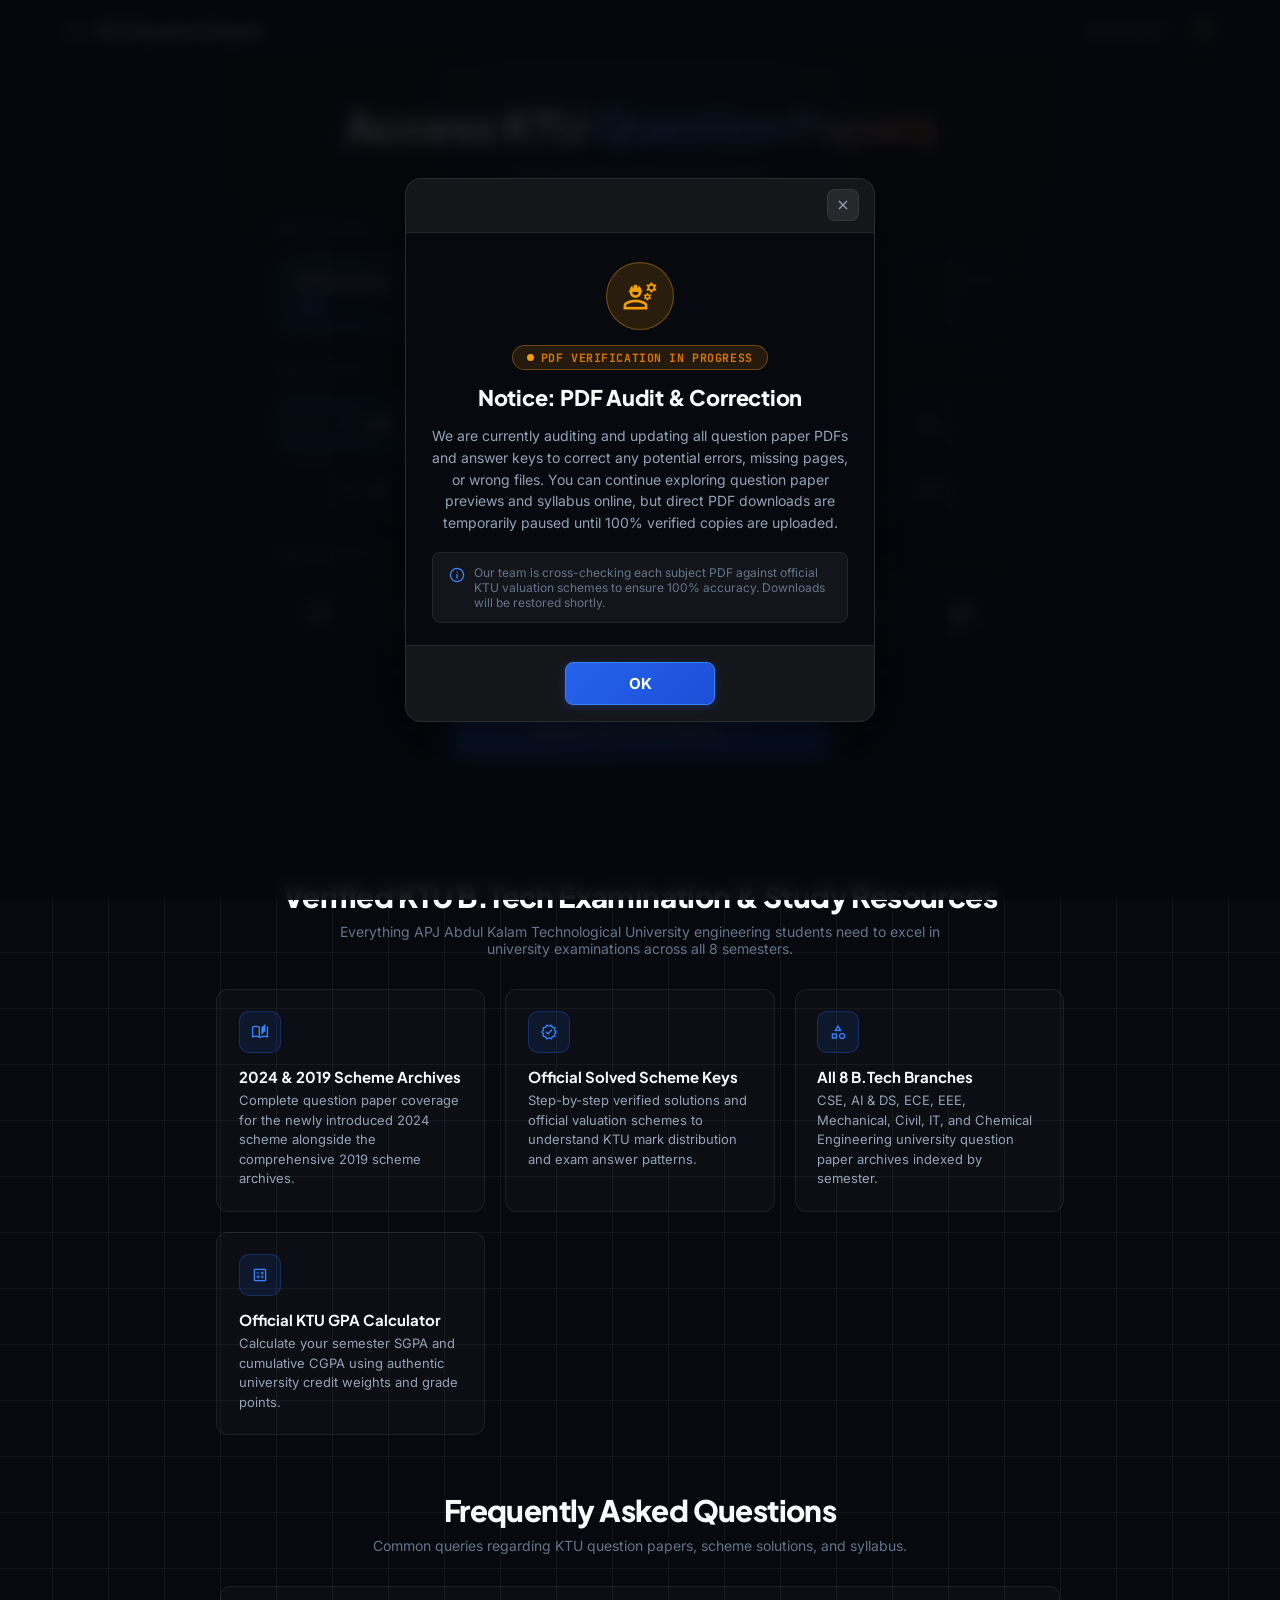
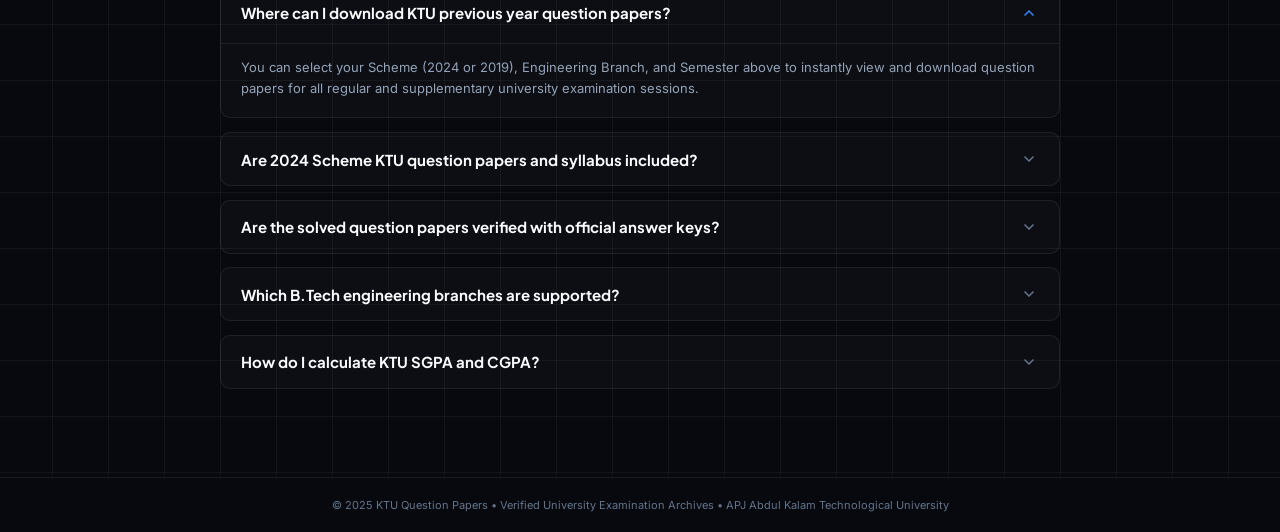
==== index.html @ 93c9b595 "Add complete KTU Question Papers website codebase" ====
<!DOCTYPE html>
<html lang="en" class="dark">
<head>
  <meta charset="UTF-8" />
  <meta name="viewport" content="width=device-width, initial-scale=1.0, maximum-scale=1.0, user-scalable=no" />
  <title>KTU Question Papers PDF (2024 & 2019 Scheme) — APJ Abdul Kalam Technological University</title>
  <meta name="description" content="Download KTU previous year question papers (PYQs), solved question paper keys, and model questions for APJ Abdul Kalam Technological University B.Tech students (2024 & 2019 scheme, S1-S8, CSE, ECE, EEE, ME, CE, AI & DS, IT)." />
  <meta name="keywords" content="KTU question papers, KTU previous year question papers, KTU PYQs, KTU 2024 scheme question papers, KTU 2019 scheme, KTU solved question papers, KTU answer key, KTU BTech papers, KTU S1 S2 S3 S4 S5 S6 S7 S8, KTU CSE question papers, APJ Abdul Kalam Technological University question bank" />
  <meta name="robots" content="index, follow, max-snippet:-1, max-image-preview:large, max-video-preview:-1" />
  <meta name="googlebot" content="index, follow, max-snippet:-1, max-image-preview:large, max-video-preview:-1" />
  <meta name="author" content="KTU Question Papers Portal" />
  <meta name="theme-color" content="#07090e" />
  
  <!-- Canonical URL -->
  <link rel="canonical" href="./" />

  <!-- Security Headers & Directives -->
  <meta http-equiv="X-Content-Type-Options" content="nosniff" />
  <meta name="referrer" content="strict-origin-when-cross-origin" />

  <!-- Open Graph / Facebook / WhatsApp (Social Search Signals) -->
  <meta property="og:type" content="website" />
  <meta property="og:site_name" content="KTU Question Papers Portal" />
  <meta property="og:title" content="KTU Question Papers PDF (2024 & 2019 Scheme)" />
  <meta property="og:description" content="Download verified KTU previous year question papers (PYQs) and official solved answer keys for S1-S8 B.Tech students." />
  <meta property="og:image" content="logo.png" />

  <!-- Twitter Card -->
  <meta name="twitter:card" content="summary_large_image" />
  <meta name="twitter:title" content="KTU Question Papers PDF (2024 & 2019 Scheme)" />
  <meta name="twitter:description" content="Download verified KTU previous year question papers (PYQs) and official solved answer keys for S1-S8 B.Tech students." />
  <meta name="twitter:image" content="logo.png" />

  <!-- Schema.org JSON-LD Structured Data for Google Rich Snippets -->
  <script type="application/ld+json">
  {
    "@context": "https://schema.org",
    "@graph": [
      {
        "@type": "WebSite",
        "@id": "https://ktunotes.in/#website",
        "url": "https://ktunotes.in/",
        "name": "KTU Question Papers Portal",
        "description": "APJ Abdul Kalam Technological University B.Tech Previous Year Question Papers and Solved Keys Repository",
        "potentialAction": {
          "@type": "SearchAction",
          "target": "https://ktunotes.in/papers.html?search={search_term_string}",
          "query-input": "required name=search_term_string"
        }
      },
      {
        "@type": "EducationalOrganization",
        "@id": "https://ktunotes.in/#organization",
        "name": "APJ Abdul Kalam Technological University B.Tech Question Papers Archive",
        "url": "https://ktunotes.in/",
        "logo": "logo.png",
        "description": "Academic repository providing verified previous year question papers and solved answer keys for KTU B.Tech students."
      },
      {
        "@type": "FAQPage",
        "mainEntity": [
          {
            "@type": "Question",
            "name": "Where can I download KTU previous year question papers?",
            "acceptedAnswer": {
              "@type": "Answer",
              "text": "You can access and download verified KTU previous year question papers (PYQs) for all B.Tech semesters (S1 to S8) and branches directly on this portal for both 2024 and 2019 schemes."
            }
          },
          {
            "@type": "Question",
            "name": "Are 2024 Scheme KTU question papers and syllabus available?",
            "acceptedAnswer": {
              "@type": "Answer",
              "text": "Yes, our portal provides the latest 2024 Scheme curriculum copies, module-wise syllabus, model question papers, and regular examination papers."
            }
          },
          {
            "@type": "Question",
            "name": "Are the KTU solved question paper answer keys verified?",
            "acceptedAnswer": {
              "@type": "Answer",
              "text": "Yes, all solved question papers and scheme answer keys are verified against official KTU valuation schemes and prepared by experienced faculty members."
            }
          },
          {
            "@type": "Question",
            "name": "Which KTU engineering branches are supported?",
            "acceptedAnswer": {
              "@type": "Answer",
              "text": "We support Computer Science & Engineering (CSE), Artificial Intelligence & Data Science (AI & DS), Electronics & Communication (ECE), Electrical & Electronics (EEE), Mechanical Engineering (ME), Civil Engineering (CE), Information Technology (IT), and Chemical Engineering (CHE)."
            }
          },
          {
            "@type": "Question",
            "name": "How does the built-in KTU SGPA and CGPA calculator work?",
            "acceptedAnswer": {
              "@type": "Answer",
              "text": "The portal includes an authentic KTU grade calculator using the official formula SGPA = Σ(Ci × Gi) / ΣCi, allowing students to calculate semester GPA instantly."
            }
          }
        ]
      }
    ]
  }
  </script>
  
  <!-- Favicon -->
  <link rel="icon" type="image/png" href="logo.png" />

  <!-- Google Fonts & Material Symbols -->
  <link rel="preconnect" href="https://fonts.googleapis.com" />
  <link rel="preconnect" href="https://fonts.gstatic.com" crossorigin />
  <link href="https://fonts.googleapis.com/css2?family=Inter:wght@400;500;600;700&family=JetBrains+Mono:wght@400;500;600;700&family=Plus+Jakarta+Sans:wght@600;700;800&display=swap" rel="stylesheet" />
  <link href="https://fonts.googleapis.com/css2?family=Material+Symbols+Outlined:opsz,wght,FILL,GRAD@24,400,0,0" rel="stylesheet" />

  <!-- Architectural Stylesheet with Cache Busting -->
  <link rel="stylesheet" href="css/style.css?v=20261123-6" />

  <!-- Immediate Theme Initializer -->
  <script>
    (function() {
      var t = localStorage.getItem('ktu_theme') || 'dark';
      document.documentElement.classList.add(t);
      if (t === 'light') document.documentElement.classList.remove('dark');
    })();
  </script>
</head>
<body class="tech-grid-bg">

  <!-- Fixed Top Navigation Header -->
  <header class="site-header">
    <div class="nav-wrapper">
      <!-- Brand Logo (Clean, no 2024-25 tag on top) -->
      <a href="index.html" class="brand-link">
        <img src="logo.png" alt="KTU Question Papers — APJ Abdul Kalam Technological University" class="brand-logo-img" onerror="this.onerror=null;this.src='https://lh3.googleusercontent.com/aida/[base64]'" />
        <div class="brand-title">
          <span>KTU Question Papers</span>
        </div>
      </a>

      <!-- Minimalist Navigation Link + Theme Toggle -->
      <nav class="nav-links">
        <a href="papers.html" class="nav-item">
          <span class="material-symbols-outlined" style="font-size: 16px;">article</span>
          <span class="nav-item-text">All Papers</span>
        </a>

        <!-- Light / Dark Theme Switcher -->
        <button class="theme-toggle-btn" id="theme-toggle" type="button" title="Switch theme" aria-label="Toggle Theme">
          <span class="material-symbols-outlined light-icon">light_mode</span>
          <span class="material-symbols-outlined dark-icon">dark_mode</span>
        </button>
      </nav>
    </div>
  </header>

  <!-- Open Spacious Architectural Flow Section -->
  <main class="hero-flow-section">
    <div class="flow-container">
      <div class="flow-header">
        <h1 class="flow-title">
          Access KTU <span>Question Papers</span>
        </h1>
        <p class="flow-subtitle">
          Select Scheme, Branch & Semester
        </p>
      </div>

      <!-- Flow Selectors Wrapper (Spacious & Uncongested) -->
      <div class="flow-selectors-wrapper">
        <!-- 1. Scheme Segmented Switcher (Box 1 & Box 2 Horizontally) -->
        <div class="flow-section-block">
          <div class="flow-label-bar">
            <span class="flow-label-title"><span class="num">01 //</span> Scheme</span>
          </div>
          <div class="scheme-segmented-track" id="scheme-group">
            <button class="scheme-segment-btn active" data-scheme="2024" type="button">
              <div class="scheme-btn-top">
                <span class="name">2024 Scheme</span>
                <span class="material-symbols-outlined scheme-check-icon">check_circle</span>
              </div>
              <span class="brand-badge bg-primary/10 text-primary">New</span>
            </button>
            <button class="scheme-segment-btn" data-scheme="2019" type="button">
              <div class="scheme-btn-top">
                <span class="name">2019 Scheme</span>
              </div>
              <span class="brand-badge bg-surface-container-highest text-on-surface-variant">Previous</span>
            </button>
          </div>
        </div>

        <!-- 2. Engineering Branch (2-Col Mobile / 4-Col Desktop Grid with Breathing Room) -->
        <div class="flow-section-block">
          <div class="flow-label-bar">
            <span class="flow-label-title"><span class="num">02 //</span> Branch</span>
          </div>
          <div class="branch-chips-grid" id="branch-group">
            <!-- Rendered cleanly by app.js -->
          </div>
        </div>

        <!-- 3. Semester Selection (4-Col Mobile / 8-Col Desktop Grid with Proper Sizing) -->
        <div class="flow-section-block">
          <div class="flow-label-bar">
            <span class="flow-label-title"><span class="num">03 //</span> Semester</span>
          </div>
          <div class="sem-matrix-track" id="semester-dial">
            <!-- Rendered cleanly by app.js -->
          </div>
        </div>

        <!-- Action Center -->
        <div class="flow-action-center">
          <button class="btn-launch-glow" id="cta-launch-btn" type="button">
            <span>Explore Question Papers</span>
            <span class="material-symbols-outlined" style="font-size: 18px;">arrow_forward</span>
          </button>
        </div>
      </div>
    </div>
  </main>

  <!-- SEO Knowledge Base & FAQ Section for Google Top Search Ranking -->
  <section class="seo-info-container" id="curriculum-overview">
    <div class="seo-section-header">
      <h2 class="seo-section-title">Verified KTU B.Tech Examination & Study Resources</h2>
      <p class="seo-section-subtitle">
        Everything APJ Abdul Kalam Technological University engineering students need to excel in university examinations across all 8 semesters.
      </p>
    </div>

    <div class="seo-features-grid">
      <div class="seo-feature-card">
        <div class="seo-feature-icon">
          <span class="material-symbols-outlined">auto_stories</span>
        </div>
        <h3 class="seo-feature-title">2024 & 2019 Scheme Archives</h3>
        <p class="seo-feature-desc">
          Complete question paper coverage for the newly introduced 2024 scheme alongside the comprehensive 2019 scheme archives.
        </p>
      </div>

      <div class="seo-feature-card">
        <div class="seo-feature-icon">
          <span class="material-symbols-outlined">verified</span>
        </div>
        <h3 class="seo-feature-title">Official Solved Scheme Keys</h3>
        <p class="seo-feature-desc">
          Step-by-step verified solutions and official valuation schemes to understand KTU mark distribution and exam answer patterns.
        </p>
      </div>

      <div class="seo-feature-card">
        <div class="seo-feature-icon">
          <span class="material-symbols-outlined">category</span>
        </div>
        <h3 class="seo-feature-title">All 8 B.Tech Branches</h3>
        <p class="seo-feature-desc">
          CSE, AI & DS, ECE, EEE, Mechanical, Civil, IT, and Chemical Engineering university question paper archives indexed by semester.
        </p>
      </div>

      <div class="seo-feature-card">
        <div class="seo-feature-icon">
          <span class="material-symbols-outlined">calculate</span>
        </div>
        <h3 class="seo-feature-title">Official KTU GPA Calculator</h3>
        <p class="seo-feature-desc">
          Calculate your semester SGPA and cumulative CGPA using authentic university credit weights and grade points.
        </p>
      </div>
    </div>

    <!-- Frequently Asked Questions (Google FAQ Rich Snippets) -->
    <div class="seo-section-header">
      <h2 class="seo-section-title">Frequently Asked Questions</h2>
      <p class="seo-section-subtitle">Common queries regarding KTU question papers, scheme solutions, and syllabus.</p>
    </div>

    <div class="seo-faq-grid">
      <details class="seo-faq-item" open>
        <summary class="seo-faq-question">
          <span>Where can I download KTU previous year question papers?</span>
          <span class="material-symbols-outlined seo-faq-icon">expand_more</span>
        </summary>
        <div class="seo-faq-answer">
          You can select your Scheme (2024 or 2019), Engineering Branch, and Semester above to instantly view and download question papers for all regular and supplementary university examination sessions.
        </div>
      </details>

      <details class="seo-faq-item">
        <summary class="seo-faq-question">
          <span>Are 2024 Scheme KTU question papers and syllabus included?</span>
          <span class="material-symbols-outlined seo-faq-icon">expand_more</span>
        </summary>
        <div class="seo-faq-answer">
          Yes! We actively maintain and index the latest 2024 Scheme curriculum copies, module-wise syllabus, model question papers, and semester exam papers as released by APJ Abdul Kalam Technological University.
        </div>
      </details>

      <details class="seo-faq-item">
        <summary class="seo-faq-question">
          <span>Are the solved question papers verified with official answer keys?</span>
          <span class="material-symbols-outlined seo-faq-icon">expand_more</span>
        </summary>
        <div class="seo-faq-answer">
          All solved question papers and scheme answer keys featured on the portal are verified against official KTU valuation schemes and prepared by experienced engineering faculty members.
        </div>
      </details>

      <details class="seo-faq-item">
        <summary class="seo-faq-question">
          <span>Which B.Tech engineering branches are supported?</span>
          <span class="material-symbols-outlined seo-faq-icon">expand_more</span>
        </summary>
        <div class="seo-faq-answer">
          We provide comprehensive previous year question papers and official scheme solutions for Computer Science & Engineering (CSE), Artificial Intelligence & Data Science (AI & DS), Electronics & Communication (ECE), Electrical & Electronics (EEE), Mechanical Engineering (ME), Civil Engineering (CE), Information Technology (IT), and Chemical Engineering (CHE).
        </div>
      </details>

      <details class="seo-faq-item">
        <summary class="seo-faq-question">
          <span>How do I calculate KTU SGPA and CGPA?</span>
          <span class="material-symbols-outlined seo-faq-icon">expand_more</span>
        </summary>
        <div class="seo-faq-answer">
          You can use the built-in GPA calculator accessible via the "All Papers" page or keyboard shortcut (Ctrl+K). It implements the official KTU formula: <strong>SGPA = Σ(Ci × Gi) / ΣCi</strong>, where Ci represents course credits and Gi represents grade points.
        </div>
      </details>
    </div>
  </section>

  <!-- Toast Container -->
  <div class="toast-container" id="toast-container"></div>

  <!-- Site Footer (Minimalist & Clean) -->
  <footer class="site-footer">
    <div class="footer-content" style="justify-content: center; text-align: center;">
      <span>© 2025 KTU Question Papers • Verified University Examination Archives • APJ Abdul Kalam Technological University</span>
    </div>
  </footer>

  <!-- Scripts with Cache-Busting Parameters -->
  <script src="js/data.js?v=20261123-7"></script>
  <script src="js/app.js?v=20261123-7"></script>
  <script>
    document.addEventListener('DOMContentLoaded', () => {
      const launchBtn = document.getElementById('cta-launch-btn');
      if (launchBtn) {
        launchBtn.addEventListener('click', () => {
          const app = window.ktuApp;
          if (app) {
            window.location.href = `papers.html?scheme=${app.state.scheme}&branch=${app.state.branch}&sem=${app.state.sem}`;
          } else {
            window.location.href = 'papers.html';
          }
        });
      }
    });
  </script>
</body>
</html>
---- css/style.css ----
/* ==========================================================================
   Architectural Open-Grid Design System (ChainGPT Labs Inspired)
   KTU Question Papers & Notes Portal
   No Clunky Boxes • Seamless Architectural Grid • Ultra-Clean UX • 60fps
   ========================================================================== */

@import url('https://fonts.googleapis.com/css2?family=Inter:wght@400;500;600;700&family=JetBrains+Mono:wght@400;500;600;700&family=Plus+Jakarta+Sans:wght@600;700;800&display=swap');
@import url('https://fonts.googleapis.com/css2?family=Material+Symbols+Outlined:opsz,wght,FILL,GRAD@24,400,0,0');

.material-symbols-outlined {
  font-family: 'Material Symbols Outlined' !important;
  font-weight: normal;
  font-style: normal;
  font-size: 18px;
  line-height: 1;
  letter-spacing: normal;
  text-transform: none;
  display: inline-block;
  white-space: nowrap;
  word-wrap: normal;
  direction: ltr;
  -webkit-font-feature-settings: 'liga';
  -webkit-font-smoothing: antialiased;
  vertical-align: middle;
  user-select: none;
}

:root, html.dark {
  --bg-ground: #07090e;
  --surface-low: rgba(255, 255, 255, 0.025);
  --surface-container: rgba(255, 255, 255, 0.05);
  --surface-high: rgba(255, 255, 255, 0.08);
  --surface-highest: rgba(255, 255, 255, 0.12);
  
  --on-surface: #f8fafc;
  --on-surface-variant: #94a3b8;
  --on-surface-muted: #64748b;
  
  --grid-line-color: rgba(255, 255, 255, 0.045);
  --border-subtle: rgba(255, 255, 255, 0.07);
  --border-strong: rgba(255, 255, 255, 0.14);

  --primary: #3b82f6;
  --primary-light: #60a5fa;
  --primary-container: #2563eb;
  --primary-glow: rgba(37, 99, 235, 0.4);

  --accent-orange: #ff6b00;
  --accent-orange-bg: rgba(255, 107, 0, 0.1);
  --accent-orange-border: rgba(255, 107, 0, 0.3);

  --secondary-amber: #f59e0b;
  --tertiary-teal: #10b981;
  --error-crimson: #ef4444;

  --font-headline: 'Plus Jakarta Sans', system-ui, sans-serif;
  --font-body: 'Inter', system-ui, sans-serif;
  --font-mono: 'JetBrains Mono', monospace;

  --nav-height: 60px;
}

html.light {
  --bg-ground: #f8fafc;
  --surface-low: #ffffff;
  --surface-container: #f1f5f9;
  --surface-high: #e2e8f0;
  --surface-highest: #cbd5e1;
  
  --on-surface: #0f172a;
  --on-surface-variant: #334155;
  --on-surface-muted: #64748b;
  
  --grid-line-color: rgba(15, 23, 42, 0.05);
  --border-subtle: rgba(15, 23, 42, 0.09);
  --border-strong: rgba(15, 23, 42, 0.18);

  --primary: #2563eb;
  --primary-light: #1d4ed8;
  --primary-container: #2563eb;
  --primary-glow: rgba(37, 99, 235, 0.2);

  --accent-orange: #ea580c;
  --accent-orange-bg: rgba(234, 88, 12, 0.08);
  --accent-orange-border: rgba(234, 88, 12, 0.25);

  --secondary-amber: #d97706;
  --tertiary-teal: #059669;
  --error-crimson: #dc2626;
}

/* ==========================================================================
   Light Theme (White Mode) Component Tweaks & High-Contrast Typography
   ========================================================================== */
html.light .site-header {
  background-color: rgba(255, 255, 255, 0.92);
  border-bottom: 1px solid rgba(15, 23, 42, 0.08);
}

html.light .tech-grid-bg::before {
  background: radial-gradient(circle at 50% 20%, rgba(37, 99, 235, 0.07) 0%, rgba(234, 88, 12, 0.03) 35%, transparent 65%);
}

html.light .flow-title span {
  background: linear-gradient(135deg, #2563eb 0%, #1d4ed8 45%, #ea580c 100%);
  -webkit-background-clip: text;
  -webkit-text-fill-color: transparent;
}

html.light .flow-label-title {
  color: #475569;
}

html.light .flow-label-title span.num {
  color: #2563eb;
}

/* 1. Scheme Selector in Light Mode */
html.light .scheme-segment-btn {
  background-color: #ffffff;
  border: 1px solid rgba(15, 23, 42, 0.12);
  color: #334155;
  box-shadow: 0 1px 3px rgba(15, 23, 42, 0.05);
}

html.light .scheme-segment-btn .name {
  color: #0f172a;
}

html.light .scheme-segment-btn:hover:not(.active) {
  background-color: #f8fafc;
  border-color: #cbd5e1;
}

html.light .scheme-segment-btn.active {
  background-color: #eff6ff !important;
  border-color: #2563eb !important;
  box-shadow: 0 0 0 1.5px #2563eb, 0 4px 16px rgba(37, 99, 235, 0.16) !important;
}

html.light .scheme-segment-btn.active .name {
  color: #1e3a8a !important;
  font-weight: 800;
}

html.light .scheme-segment-btn.active .scheme-check-icon {
  color: #2563eb !important;
}

/* 2. Branch Selector in Light Mode */
html.light .branch-chip-btn {
  background-color: #ffffff;
  border: 1px solid rgba(15, 23, 42, 0.12);
  box-shadow: 0 1px 3px rgba(15, 23, 42, 0.05);
}

html.light .branch-chip-btn .branch-code-text {
  color: #1e293b;
  font-weight: 700;
}

html.light .branch-chip-btn .branch-icon {
  color: #64748b;
}

html.light .branch-chip-btn:hover:not(.active) {
  background-color: #f8fafc;
  border-color: #cbd5e1;
}

html.light .branch-chip-btn.active {
  background-color: #eff6ff !important;
  border-color: #2563eb !important;
  box-shadow: 0 0 0 1.5px #2563eb, 0 4px 14px rgba(37, 99, 235, 0.16) !important;
}

html.light .branch-chip-btn.active .branch-icon {
  color: #2563eb !important;
}

html.light .branch-chip-btn.active .branch-code-text {
  color: #1e3a8a !important;
  font-weight: 800;
}

/* 3. Semester Selector on index.html in Light Mode */
html.light .sem-segment-btn {
  background-color: #ffffff;
  border: 1px solid rgba(15, 23, 42, 0.12);
  box-shadow: 0 1px 3px rgba(15, 23, 42, 0.05);
}

html.light .sem-segment-btn .sem-num {
  color: #0f172a;
}

html.light .sem-segment-btn .year-sub {
  color: #64748b;
}

html.light .sem-segment-btn:hover:not(.active) {
  background-color: #f8fafc;
  border-color: #cbd5e1;
}

html.light .sem-segment-btn.active {
  background: linear-gradient(135deg, #2563eb 0%, #1d4ed8 100%) !important;
  border-color: #1d4ed8 !important;
  box-shadow: 0 4px 16px rgba(37, 99, 235, 0.35) !important;
}

html.light .sem-segment-btn.active .sem-num {
  color: #ffffff !important;
}

html.light .sem-segment-btn.active .year-sub {
  color: rgba(255, 255, 255, 0.9) !important;
}

/* 4. Semester Pills on papers.html */
html.light .sem-pill {
  background: #f1f5f9;
  border: 1px solid rgba(15, 23, 42, 0.1);
  color: #334155;
}

html.light .sem-pill:hover:not(.active) {
  background: #e2e8f0;
  border-color: #cbd5e1;
  color: #0f172a;
}

html.light .sem-pill.active {
  background: linear-gradient(135deg, #2563eb, #1d4ed8) !important;
  border-color: #1d4ed8 !important;
  color: #ffffff !important;
  box-shadow: 0 4px 14px rgba(37, 99, 235, 0.35) !important;
}

/* 5. Repository Panels, Cards, and Badges in Light Mode */
html.light .repo-clean-panel {
  background-color: #ffffff;
  border: 1px solid rgba(15, 23, 42, 0.09);
  box-shadow: 0 4px 20px rgba(15, 23, 42, 0.05);
}

html.light .subject-card {
  background-color: #ffffff;
  border: 1px solid rgba(15, 23, 42, 0.09);
  box-shadow: 0 2px 12px rgba(15, 23, 42, 0.04);
}

html.light .subject-card:hover {
  border-color: rgba(37, 99, 235, 0.3);
  box-shadow: 0 8px 30px rgba(15, 23, 42, 0.08);
}

html.light .subject-header {
  background-color: #f8fafc;
  border-bottom: 1px solid rgba(15, 23, 42, 0.08);
}

html.light .subject-code-tag {
  background: #eff6ff;
  border: 1px solid #bfdbfe;
  color: #1d4ed8;
}

html.light .pyq-item-card {
  background-color: #ffffff;
  border: 1px solid rgba(15, 23, 42, 0.09);
  box-shadow: 0 1px 4px rgba(15, 23, 42, 0.04);
}

html.light .pyq-item-card:hover {
  background-color: #f8fafc;
  border-color: rgba(37, 99, 235, 0.35);
  box-shadow: 0 6px 20px rgba(15, 23, 42, 0.08);
}

/* Dropdowns & Inputs */
html.light .repo-dropdown,
html.light .repo-search-field,
html.light .gpa-input,
html.light .gpa-select {
  background-color: #ffffff;
  border: 1px solid rgba(15, 23, 42, 0.15);
  color: #0f172a;
}

html.light .repo-search-field:focus,
html.light .repo-dropdown:focus {
  background-color: #ffffff;
  border-color: #2563eb;
}

html.light select option {
  background-color: #ffffff;
  color: #0f172a;
}

/* Badges & Meta Tags in Light Mode */
html.light .tag-pill {
  background: #f1f5f9;
  border: 1px solid rgba(15, 23, 42, 0.12);
  color: #334155;
}

html.light .tag-pill.scheme-tag {
  background: #eff6ff;
  border-color: #bfdbfe;
  color: #1d4ed8;
  font-weight: 700;
}

html.light .tag-pill.branch-tag {
  background: #f1f5f9;
  border-color: #cbd5e1;
  color: #334155;
  font-weight: 700;
}

html.light .tag-pill.count-tag {
  background: #ecfdf5;
  border-color: #a7f3d0;
  color: #047857;
  font-weight: 700;
}

html.light .tag-pill.notes-pill {
  background: #fffbeb;
  border-color: #fde68a;
  color: #b45309;
  font-weight: 700;
}

/* Brand badges (New, Previous, Solved, etc.) */
html.light .brand-badge {
  background-color: #fff7ed;
  color: #c2410c;
  border: 1px solid #fed7aa;
}

html.dark .brand-badge[class*="bg-primary"],
.brand-badge[class*="bg-primary"] {
  background-color: rgba(37, 99, 235, 0.2) !important;
  color: #60a5fa !important;
  border: 1px solid rgba(59, 130, 246, 0.35) !important;
}

html.light .brand-badge[class*="bg-primary"] {
  background-color: #eff6ff !important;
  color: #1d4ed8 !important;
  border: 1px solid #bfdbfe !important;
}

html.dark .brand-badge[class*="surface-container"],
.brand-badge[class*="surface-container"] {
  background-color: rgba(255, 255, 255, 0.08) !important;
  color: #94a3b8 !important;
  border: 1px solid rgba(255, 255, 255, 0.15) !important;
}

html.light .brand-badge[class*="surface-container"] {
  background-color: #f1f5f9 !important;
  color: #475569 !important;
  border: 1px solid #cbd5e1 !important;
}

/* Modals & Toasts */
html.light .modal-container {
  background-color: #ffffff;
  border: 1px solid rgba(15, 23, 42, 0.12);
  box-shadow: 0 20px 48px rgba(15, 23, 42, 0.2);
}

html.light .modal-header,
html.light .modal-footer {
  background-color: #f8fafc;
  border-color: rgba(15, 23, 42, 0.08);
}

html.light .search-result-item:hover {
  background-color: #f1f5f9;
}

html.light .toast {
  background-color: #ffffff;
  border: 1px solid rgba(15, 23, 42, 0.12);
  border-left: 3px solid #2563eb;
  box-shadow: 0 8px 24px rgba(15, 23, 42, 0.12);
  color: #0f172a;
}

/* Theme Toggle Button */
.theme-toggle-btn {
  background: var(--surface-container);
  border: 1px solid var(--border-subtle);
  border-radius: 8px;
  width: 34px;
  height: 34px;
  display: inline-flex;
  align-items: center;
  justify-content: center;
  cursor: pointer;
  color: var(--on-surface);
  transition: all 0.2s cubic-bezier(0.16, 1, 0.3, 1);
  padding: 0;
  flex-shrink: 0;
}

.theme-toggle-btn:hover {
  background: var(--surface-high);
  border-color: var(--border-strong);
  transform: translateY(-1px);
}

html.dark .theme-toggle-btn .dark-icon {
  display: none;
}
html.dark .theme-toggle-btn .light-icon {
  display: inline-block;
  color: #fde047;
}

html.light .theme-toggle-btn .light-icon {
  display: none;
}
html.light .theme-toggle-btn .dark-icon {
  display: inline-block;
  color: #0f172a;
}

*, *::before, *::after {
  box-sizing: border-box;
  margin: 0;
  padding: 0;
}

html {
  font-family: var(--font-body);
  background-color: var(--bg-ground);
  color: var(--on-surface);
  scroll-behavior: smooth;
  -webkit-font-smoothing: antialiased;
}

body {
  min-height: 100vh;
  display: flex;
  flex-direction: column;
  background-color: var(--bg-ground);
  overflow-x: hidden;
}

/* ==========================================================================
   Architectural Background Grid (ChainGPT Labs Style)
   ========================================================================== */
.tech-grid-bg {
  background-color: var(--bg-ground);
  background-image: 
    linear-gradient(to right, var(--grid-line-color) 1px, transparent 1px),
    linear-gradient(to bottom, var(--grid-line-color) 1px, transparent 1px);
  background-size: 56px 56px;
  background-position: center top;
  position: relative;
}

/* Atmospheric Glow */
.tech-grid-bg::before {
  content: '';
  position: absolute;
  top: 0;
  left: 50%;
  transform: translateX(-50%);
  width: min(100vw, 1000px);
  height: 520px;
  background: radial-gradient(circle at 50% 20%, rgba(37, 99, 235, 0.15) 0%, rgba(255, 107, 0, 0.05) 35%, transparent 65%);
  pointer-events: none;
  z-index: 0;
}

/* ==========================================================================
   Header Navigation
   ========================================================================== */
.site-header {
  position: fixed;
  top: 0;
  left: 0;
  right: 0;
  height: var(--nav-height);
  background-color: rgba(7, 9, 14, 0.85);
  backdrop-filter: blur(16px);
  -webkit-backdrop-filter: blur(16px);
  border-bottom: 1px solid var(--border-subtle);
  z-index: 100;
}

.nav-wrapper {
  height: 100%;
  max-width: 1200px;
  margin: 0 auto;
  padding: 0 1.25rem;
  display: flex;
  align-items: center;
  justify-content: space-between;
  gap: 1rem;
}

.brand-link {
  display: flex;
  align-items: center;
  gap: 0.6rem;
  text-decoration: none;
  color: var(--on-surface);
}

.brand-logo-img {
  height: 26px;
  width: auto;
  border-radius: 4px;
}

.brand-title {
  font-family: var(--font-headline);
  font-size: 1.0625rem;
  font-weight: 700;
  letter-spacing: -0.01em;
  display: flex;
  align-items: center;
  gap: 0.5rem;
}

.brand-badge {
  font-family: var(--font-mono);
  font-size: 0.625rem;
  padding: 2px 5px;
  background-color: var(--accent-orange-bg);
  color: var(--accent-orange);
  border: 1px solid var(--accent-orange-border);
  border-radius: 3px;
  font-weight: 600;
}

.nav-links {
  display: flex;
  align-items: center;
  gap: 0.5rem;
}

@media (max-width: 768px) {
  .nav-item-text {
    display: none;
  }
}

.nav-item {
  color: var(--on-surface-variant);
  text-decoration: none;
  font-size: 0.8125rem;
  font-weight: 500;
  display: inline-flex;
  align-items: center;
  gap: 0.35rem;
  padding: 0.35rem 0.6rem;
  border-radius: 5px;
  transition: all 0.15s ease;
  white-space: nowrap;
}

.nav-item:hover, .nav-item.active {
  color: var(--on-surface);
  background-color: var(--surface-container);
}

.search-trigger-btn {
  display: flex;
  align-items: center;
  gap: 0.45rem;
  background-color: var(--surface-low);
  border: 1px solid var(--border-subtle);
  color: var(--on-surface-muted);
  padding: 0.35rem 0.65rem;
  border-radius: 5px;
  font-size: 0.75rem;
  cursor: pointer;
  transition: all 0.15s ease;
}

.search-trigger-btn:hover {
  background-color: var(--surface-container);
  border-color: var(--border-strong);
  color: var(--on-surface-variant);
}

.search-trigger-btn kbd {
  font-family: var(--font-mono);
  font-size: 0.625rem;
  background-color: var(--surface-high);
  color: var(--on-surface-variant);
  padding: 1px 4px;
  border-radius: 2px;
  border: 1px solid var(--border-subtle);
}

/* ==========================================================================
   Spacious Architectural Hero & Flow (Uncongested, Clean Breathing Room)
   ========================================================================== */
.hero-flow-section {
  padding-top: calc(var(--nav-height) + 2.5rem);
  padding-bottom: 4rem;
  width: 100%;
  position: relative;
  z-index: 1;
}

@media (max-width: 640px) {
  .hero-flow-section {
    padding-top: calc(var(--nav-height) + 1.75rem);
    padding-bottom: 3rem;
  }
}

.flow-container {
  width: 100%;
  max-width: 760px;
  margin: 0 auto;
  padding: 0 1.25rem;
}

@media (max-width: 640px) {
  .flow-container {
    padding: 0 1rem;
  }
}

/* Clean Airy Headline */
.flow-header {
  text-align: center;
  margin-bottom: 2.25rem;
}

@media (max-width: 640px) {
  .flow-header {
    margin-bottom: 1.75rem;
  }
}

.flow-title {
  font-family: var(--font-headline);
  font-size: clamp(1.75rem, 5vw, 2.75rem);
  font-weight: 800;
  color: var(--on-surface);
  letter-spacing: -0.025em;
  line-height: 1.2;
  margin-bottom: 0.65rem;
}

.flow-title span {
  background: linear-gradient(135deg, #60a5fa 0%, #3b82f6 50%, #ff6b00 100%);
  -webkit-background-clip: text;
  -webkit-text-fill-color: transparent;
}

.flow-subtitle {
  font-size: 0.9375rem;
  color: var(--on-surface-variant);
  line-height: 1.5;
  max-width: 500px;
  margin: 0 auto;
}

@media (max-width: 640px) {
  .flow-subtitle {
    font-size: 0.8125rem;
    max-width: 340px;
  }
}

/* ==========================================================================
   Open Selector Blocks (Spacious Breathing Room, Zero Congestion)
   ========================================================================== */
.flow-selectors-wrapper {
  display: flex;
  flex-direction: column;
  gap: 2rem;
}

@media (max-width: 640px) {
  .flow-selectors-wrapper {
    gap: 2.25rem; /* Generous breathing room between step 1, 2, and 3 */
  }
}

.flow-section-block {
  display: flex;
  flex-direction: column;
  gap: 0.75rem;
}

.flow-label-bar {
  display: flex;
  align-items: center;
  justify-content: space-between;
  border-bottom: 1px solid var(--border-subtle);
  padding-bottom: 0.45rem;
}

.flow-label-title {
  font-family: var(--font-mono);
  font-size: 0.75rem;
  font-weight: 600;
  letter-spacing: 0.05em;
  text-transform: uppercase;
  color: var(--on-surface-muted);
  display: flex;
  align-items: center;
  gap: 0.45rem;
}

.flow-label-title span.num {
  color: var(--primary-light);
}

/* 1. Scheme Switcher: Box 1 & Box 2 Horizontally (Zero Overflow) */
.scheme-segmented-track {
  display: grid;
  grid-template-columns: repeat(2, minmax(0, 1fr));
  gap: 0.75rem;
  width: 100%;
}

.scheme-segment-btn {
  background-color: var(--surface-low);
  border: 1px solid var(--border-subtle);
  border-radius: 12px;
  padding: 0.85rem 0.95rem;
  min-height: 64px;
  cursor: pointer;
  display: flex;
  flex-direction: column;
  align-items: flex-start;
  justify-content: center;
  gap: 0.35rem;
  transition: all 0.2s cubic-bezier(0.16, 1, 0.3, 1);
  color: var(--on-surface-variant);
  width: 100%;
  min-width: 0;
  box-sizing: border-box;
}

.scheme-segment-btn:hover {
  background-color: var(--surface-container);
  color: var(--on-surface);
  border-color: var(--border-strong);
  transform: translateY(-1.5px);
}

.scheme-segment-btn.active {
  background-color: rgba(37, 99, 235, 0.16);
  border-color: var(--primary);
  color: #ffffff;
  box-shadow: 0 0 0 1px var(--primary), 0 4px 16px rgba(37, 99, 235, 0.25);
}

.scheme-btn-top {
  display: flex;
  align-items: center;
  justify-content: space-between;
  width: 100%;
  gap: 0.35rem;
}

.scheme-segment-btn .name {
  font-family: var(--font-headline);
  font-weight: 700;
  font-size: 0.875rem;
  white-space: nowrap;
}

.scheme-check-icon {
  font-size: 16px;
  color: var(--primary-light);
  flex-shrink: 0;
}

/* 2. Engineering Branch (2-Col Mobile / 4-Col Desktop Grid, Proper Size, No Horiz Scroll) */
.branch-chips-grid {
  display: grid;
  grid-template-columns: repeat(2, 1fr);
  gap: 0.75rem;
  width: 100%;
}

@media (min-width: 640px) {
  .branch-chips-grid {
    grid-template-columns: repeat(4, 1fr);
    gap: 0.85rem;
  }
}

.branch-chip-btn {
  background-color: var(--surface-low);
  border: 1px solid var(--border-subtle);
  border-radius: 10px;
  padding: 0.85rem 1rem;
  min-height: 52px;
  cursor: pointer;
  display: inline-flex;
  align-items: center;
  justify-content: center;
  gap: 0.65rem;
  transition: all 0.2s cubic-bezier(0.16, 1, 0.3, 1);
  width: 100%;
}

.branch-chip-btn:hover {
  background-color: var(--surface-container);
  border-color: var(--border-strong);
  transform: translateY(-1.5px);
}

.branch-chip-btn.active {
  background-color: rgba(37, 99, 235, 0.18);
  border-color: var(--primary);
  box-shadow: 0 0 0 1px var(--primary), 0 4px 14px rgba(37, 99, 235, 0.25);
}

.branch-chip-btn .branch-icon {
  font-size: 18px;
  color: var(--on-surface-muted);
  transition: color 0.18s ease;
}

.branch-chip-btn.active .branch-icon {
  color: var(--primary-light);
}

.branch-chip-btn .branch-code-text {
  font-family: var(--font-headline);
  font-size: 0.875rem;
  font-weight: 700;
  color: var(--on-surface-variant);
  letter-spacing: 0.02em;
}

.branch-chip-btn.active .branch-code-text {
  color: #ffffff;
}

/* 3. Semester Selection (4-Col Mobile / 8-Col Desktop Grid, Proper Size, No Horiz Scroll) */
.sem-matrix-track {
  display: grid;
  grid-template-columns: repeat(4, 1fr);
  gap: 0.65rem;
  width: 100%;
}

@media (min-width: 768px) {
  .sem-matrix-track {
    grid-template-columns: repeat(8, 1fr);
    gap: 0.75rem;
  }
}

.sem-segment-btn {
  background-color: var(--surface-low);
  border: 1px solid var(--border-subtle);
  border-radius: 10px;
  padding: 0.75rem 0.5rem;
  min-height: 58px;
  cursor: pointer;
  display: flex;
  flex-direction: column;
  align-items: center;
  justify-content: center;
  gap: 3px;
  transition: all 0.2s cubic-bezier(0.16, 1, 0.3, 1);
  width: 100%;
}

.sem-segment-btn:hover {
  background-color: var(--surface-container);
  border-color: var(--border-strong);
  transform: translateY(-1.5px);
}

.sem-segment-btn.active {
  background-color: var(--primary-container);
  border-color: #60a5fa;
  box-shadow: 0 4px 16px rgba(37, 99, 235, 0.4);
}

.sem-segment-btn .sem-num {
  font-family: var(--font-headline);
  font-size: 0.9375rem;
  font-weight: 700;
  color: var(--on-surface);
}

.sem-segment-btn.active .sem-num {
  color: #ffffff;
}

.sem-segment-btn .year-sub {
  font-family: var(--font-mono);
  font-size: 0.625rem;
  color: var(--on-surface-muted);
}

.sem-segment-btn.active .year-sub {
  color: rgba(255, 255, 255, 0.85);
}

/* ==========================================================================
   Magnetic Launch Action Button
   ========================================================================== */
.flow-action-center {
  display: flex;
  flex-direction: column;
  align-items: center;
  margin-top: 1.75rem;
}

.btn-launch-glow {
  background: linear-gradient(135deg, #2563eb 0%, #1d4ed8 100%);
  color: #ffffff;
  border: 1px solid rgba(255, 255, 255, 0.2);
  border-radius: 12px;
  padding: 1rem 2.5rem;
  font-family: var(--font-headline);
  font-weight: 700;
  font-size: 1rem;
  cursor: pointer;
  display: inline-flex;
  align-items: center;
  justify-content: center;
  gap: 0.75rem;
  box-shadow: 0 8px 28px rgba(37, 99, 235, 0.4);
  transition: all 0.2s cubic-bezier(0.16, 1, 0.3, 1);
  width: 100%;
  max-width: 380px;
  text-decoration: none;
}

@media (max-width: 640px) {
  .scheme-segmented-track {
    gap: 0.65rem;
  }
  .scheme-segment-btn {
    padding: 0.8rem 0.75rem;
    min-height: 60px;
    border-radius: 12px;
  }
  .scheme-segment-btn .name {
    font-size: 0.8125rem;
  }
  .branch-chips-grid {
    gap: 0.85rem;
  }
  .branch-chip-btn {
    min-height: 54px;
    padding: 0.95rem 1rem;
    border-radius: 12px;
  }
  .branch-chip-btn .branch-code-text {
    font-size: 0.9375rem;
  }
  .sem-matrix-track {
    gap: 0.75rem;
  }
  .sem-segment-btn {
    min-height: 56px;
    padding: 0.85rem 0.4rem;
    border-radius: 12px;
  }
  .sem-segment-btn .sem-num {
    font-size: 1.1rem;
  }
  .flow-action-center {
    margin-top: 2.25rem;
    margin-bottom: 1.5rem;
  }
  .btn-launch-glow {
    padding: 1.1rem 2rem;
    font-size: 1.05rem;
    border-radius: 14px;
    min-height: 54px;
  }
}

.btn-launch-glow:hover {
  transform: translateY(-2px);
  box-shadow: 0 12px 36px rgba(37, 99, 235, 0.55);
}

.btn-launch-glow:active {
  transform: scale(0.98);
}

.flow-features-strip {
  display: flex;
  align-items: center;
  justify-content: center;
  gap: 1.25rem;
  flex-wrap: wrap;
  font-family: var(--font-mono);
  font-size: 0.6875rem;
  color: var(--on-surface-muted);
  margin-top: 0.5rem;
}

.feature-pill-item {
  display: inline-flex;
  align-items: center;
  gap: 0.35rem;
}

.feature-pill-item .dot {
  width: 5px;
  height: 5px;
  border-radius: 50%;
  background-color: var(--tertiary-teal);
}

/* ==========================================================================
   Clean & Simple Repository Page (papers.html)
   ========================================================================== */
.repository-page-wrapper {
  padding-top: calc(var(--nav-height) + 1.5rem);
  padding-bottom: 4rem;
  width: 100%;
}

.repo-main-container {
  width: 100%;
  max-width: 1080px;
  margin: 0 auto;
  padding: 0 1.25rem;
}

@media (max-width: 640px) {
  .repo-main-container {
    padding: 0 1rem;
  }
}

/* Unified Clean Control Panel */
.repo-clean-panel {
  background-color: var(--surface-low);
  border: 1px solid var(--border-subtle);
  border-radius: 16px;
  padding: 1.35rem 1.6rem;
  margin-bottom: 2rem;
  display: flex;
  flex-direction: column;
  gap: 1.25rem;
  box-shadow: 0 4px 24px rgba(0, 0, 0, 0.2);
}

@media (max-width: 640px) {
  .repo-clean-panel {
    padding: 1rem;
    gap: 1rem;
    border-radius: 14px;
    margin-bottom: 1.5rem;
  }
}

.repo-panel-top {
  display: flex;
  align-items: center;
  justify-content: space-between;
  flex-wrap: wrap;
  gap: 1rem;
}

.repo-tags-row {
  display: flex;
  align-items: center;
  gap: 0.45rem;
  margin-bottom: 0.4rem;
  flex-wrap: wrap;
}

.tag-pill {
  font-family: var(--font-mono);
  font-size: 0.6875rem;
  font-weight: 600;
  padding: 3px 8px;
  border-radius: 6px;
  background: var(--surface-high);
  color: var(--on-surface-variant);
  border: 1px solid var(--border-subtle);
}

.tag-pill.scheme-tag {
  background: rgba(37, 99, 235, 0.15);
  border-color: rgba(37, 99, 235, 0.35);
  color: var(--primary-light);
}

.tag-pill.count-tag {
  background: rgba(16, 185, 129, 0.12);
  border-color: rgba(16, 185, 129, 0.3);
  color: #6ee7b7;
}

.tag-pill.notes-pill {
  background: rgba(245, 158, 11, 0.12);
  border-color: rgba(245, 158, 11, 0.3);
  color: #fbbf24;
}

.repo-panel-title {
  font-family: var(--font-headline);
  font-size: 1.5rem;
  font-weight: 800;
  color: var(--on-surface);
  letter-spacing: -0.02em;
  margin: 0;
}

.repo-panel-title .highlight {
  color: var(--primary-light);
}

@media (max-width: 640px) {
  .repo-panel-title {
    font-size: 1.25rem;
  }
}

.repo-panel-controls {
  display: flex;
  align-items: center;
  gap: 0.65rem;
  flex-wrap: wrap;
}

@media (max-width: 640px) {
  .repo-panel-controls {
    width: 100%;
    display: grid;
    grid-template-columns: 1fr 1fr;
    gap: 0.5rem;
  }
}

.repo-search-box {
  position: relative;
  display: flex;
  align-items: center;
  min-width: 220px;
}

@media (max-width: 640px) {
  .repo-search-box {
    grid-column: 1 / -1;
    width: 100%;
    min-width: 0;
  }
}

.repo-search-box .search-icon {
  position: absolute;
  left: 0.85rem;
  font-size: 18px;
  color: var(--on-surface-muted);
  pointer-events: none;
}

.repo-search-field {
  background: var(--surface-container);
  border: 1px solid var(--border-subtle);
  border-radius: 9px;
  padding: 0.6rem 0.85rem 0.6rem 2.4rem;
  color: var(--on-surface);
  font-family: var(--font-body);
  font-size: 0.8125rem;
  outline: none;
  transition: all 0.18s ease;
  width: 100%;
}

.repo-search-field:focus {
  border-color: var(--primary);
  box-shadow: 0 0 0 3px rgba(37, 99, 235, 0.15);
  background: var(--surface-high);
}

.repo-dropdown {
  background: var(--surface-container);
  border: 1px solid var(--border-subtle);
  border-radius: 9px;
  padding: 0.6rem 0.85rem;
  color: var(--on-surface);
  font-family: var(--font-body);
  font-size: 0.8125rem;
  font-weight: 600;
  outline: none;
  cursor: pointer;
  transition: all 0.18s ease;
  min-width: 110px;
}

@media (max-width: 640px) {
  .repo-dropdown {
    width: 100%;
    min-width: 0;
    text-overflow: ellipsis;
  }
}

.repo-dropdown:focus {
  border-color: var(--primary);
  box-shadow: 0 0 0 3px rgba(37, 99, 235, 0.15);
}

.repo-dropdown option {
  background-color: #0b0f19;
  color: #f1f5f9;
}

/* Semester Jump Row */
.repo-sem-row {
  display: flex;
  align-items: center;
  gap: 0.85rem;
  padding-top: 0.85rem;
  border-top: 1px solid var(--border-subtle);
}

@media (max-width: 640px) {
  .repo-sem-row {
    flex-direction: column;
    align-items: flex-start;
    gap: 0.5rem;
    padding-top: 0.65rem;
  }
}

.sem-label {
  font-family: var(--font-mono);
  font-size: 0.6875rem;
  font-weight: 700;
  color: var(--on-surface-muted);
  letter-spacing: 0.05em;
  flex-shrink: 0;
}

.repo-sem-track {
  display: flex;
  align-items: center;
  gap: 0.45rem;
  flex-wrap: wrap;
  width: 100%;
}

@media (max-width: 640px) {
  .repo-sem-track {
    display: grid;
    grid-template-columns: repeat(4, 1fr);
    gap: 0.45rem;
    width: 100%;
  }
}

.sem-pill {
  background: var(--surface-container);
  border: 1px solid var(--border-subtle);
  border-radius: 8px;
  padding: 0.45rem 0.95rem;
  color: var(--on-surface-variant);
  font-family: var(--font-headline);
  font-weight: 700;
  font-size: 0.8125rem;
  cursor: pointer;
  transition: all 0.18s cubic-bezier(0.16, 1, 0.3, 1);
  text-align: center;
}

@media (max-width: 640px) {
  .sem-pill {
    padding: 0.55rem 0;
  }
}

.sem-pill:hover {
  background: var(--surface-high);
  border-color: var(--border-strong);
  color: var(--on-surface);
}

.sem-pill.active {
  background: linear-gradient(135deg, #2563eb, #1d4ed8);
  border-color: #60a5fa;
  color: #ffffff;
  box-shadow: 0 4px 14px rgba(37, 99, 235, 0.4);
}

/* ==========================================================================
   Clean Subject Cards & PYQ Items
   ========================================================================== */
.subject-card {
  background: var(--surface-low);
  border: 1px solid var(--border-subtle);
  border-radius: 14px;
  margin-bottom: 1.75rem;
  overflow: hidden;
  transition: border-color 0.2s ease, box-shadow 0.2s ease;
}

.subject-card:hover {
  border-color: rgba(255, 255, 255, 0.15);
  box-shadow: 0 8px 30px rgba(0, 0, 0, 0.25);
}

.subject-header {
  padding: 1.15rem 1.35rem;
  background: var(--surface-container);
  display: flex;
  align-items: center;
  justify-content: space-between;
  gap: 1rem;
  border-bottom: 1px solid var(--border-subtle);
}

@media (max-width: 640px) {
  .subject-header {
    padding: 0.85rem 1rem;
    flex-wrap: wrap;
    gap: 0.65rem;
  }
}

.subject-title-block {
  display: flex;
  align-items: center;
  gap: 0.75rem;
  flex-wrap: wrap;
}

.subject-code-tag {
  font-family: var(--font-mono);
  font-size: 0.75rem;
  font-weight: 700;
  padding: 4px 10px;
  background: rgba(37, 99, 235, 0.15);
  border: 1px solid rgba(37, 99, 235, 0.35);
  border-radius: 6px;
  color: var(--primary-light);
  letter-spacing: 0.03em;
}

.subject-name {
  font-family: var(--font-headline);
  font-size: 1.15rem;
  font-weight: 700;
  color: var(--on-surface);
  letter-spacing: -0.01em;
}

@media (max-width: 640px) {
  .subject-name {
    font-size: 1rem;
  }
}

.resources-container {
  padding: 1.25rem;
}

@media (max-width: 640px) {
  .resources-container {
    padding: 0.85rem;
  }
}

.pyq-matrix-grid {
  display: grid;
  grid-template-columns: repeat(auto-fill, minmax(280px, 1fr));
  gap: 1rem;
}

@media (max-width: 480px) {
  .pyq-matrix-grid {
    grid-template-columns: 1fr;
  }
}

.pyq-item-card {
  background: var(--surface-container);
  border: 1px solid var(--border-subtle);
  border-radius: 12px;
  padding: 1rem 1.15rem;
  display: flex;
  align-items: center;
  justify-content: space-between;
  gap: 0.85rem;
  transition: all 0.2s cubic-bezier(0.16, 1, 0.3, 1);
}

.pyq-item-card:hover {
  transform: translateY(-2px);
  background: var(--surface-high);
  border-color: rgba(255, 255, 255, 0.15);
  box-shadow: 0 8px 24px rgba(0, 0, 0, 0.35);
}

.pyq-header-row {
  display: flex;
  align-items: center;
  gap: 0.5rem;
}

.pyq-session-badge {
  font-family: var(--font-headline);
  font-weight: 700;
  font-size: 0.9375rem;
  color: var(--on-surface);
  letter-spacing: -0.01em;
}

.pyq-actions-row {
  display: flex;
  align-items: center;
}

.btn-tech {
  font-family: var(--font-body);
  font-size: 0.8125rem;
  font-weight: 600;
  padding: 0.45rem 0.95rem;
  border-radius: 8px;
  display: inline-flex;
  align-items: center;
  justify-content: center;
  gap: 0.35rem;
  cursor: pointer;
  border: 1px solid var(--border-subtle);
  background-color: var(--surface-high);
  color: var(--on-surface);
  text-decoration: none;
  min-height: 36px;
  transition: all 0.18s cubic-bezier(0.16, 1, 0.3, 1);
}

.btn-tech:hover {
  background-color: var(--surface-highest);
  border-color: var(--border-strong);
  color: var(--on-surface);
  transform: translateY(-1px);
}

.btn-tech.primary {
  background: linear-gradient(135deg, #2563eb, #1d4ed8);
  border-color: #3b82f6;
  color: #ffffff;
  box-shadow: 0 2px 8px rgba(37, 99, 235, 0.3);
}

.btn-tech.primary:hover {
  background: linear-gradient(135deg, #3b82f6, #2563eb);
  color: #ffffff;
  box-shadow: 0 4px 14px rgba(37, 99, 235, 0.45);
}

.btn-tech:active {
  transform: scale(0.97);
}

.btn-icon-square {
  width: 38px;
  height: 38px;
  border-radius: 8px;
  display: inline-flex;
  align-items: center;
  justify-content: center;
  background-color: var(--surface-high);
  border: 1px solid var(--border-subtle);
  color: var(--on-surface-variant);
  cursor: pointer;
  flex-shrink: 0;
  transition: all 0.18s cubic-bezier(0.16, 1, 0.3, 1);
}

.btn-icon-square:hover {
  background-color: var(--surface-highest);
  border-color: var(--border-strong);
  color: var(--on-surface);
  transform: translateY(-1px);
}

.btn-icon-square.bookmarked {
  color: #fbbf24;
  border-color: rgba(245, 158, 11, 0.4);
  background: rgba(245, 158, 11, 0.12);
}

/* Modals */
.modal-overlay {
  position: fixed;
  inset: 0;
  background-color: rgba(5, 7, 12, 0.88);
  backdrop-filter: blur(8px);
  -webkit-backdrop-filter: blur(8px);
  display: flex;
  align-items: center;
  justify-content: center;
  z-index: 200;
  opacity: 0;
  pointer-events: none;
  transition: opacity 0.15s ease;
  padding: 1rem;
}

.modal-overlay.active {
  opacity: 1;
  pointer-events: auto;
}

.modal-container {
  background-color: var(--bg-ground);
  border: 1px solid var(--border-strong);
  border-radius: 10px;
  box-shadow: 0 20px 48px rgba(0,0,0,0.8);
  width: 100%;
  max-width: 840px;
  max-height: 90vh;
  display: flex;
  flex-direction: column;
  overflow: hidden;
}

.modal-header {
  padding: 0.75rem 1rem;
  background-color: var(--surface-container);
  border-bottom: 1px solid var(--border-subtle);
  display: flex;
  align-items: center;
  justify-content: space-between;
}

.modal-body {
  padding: 1rem;
  overflow-y: auto;
  flex: 1;
}

.modal-footer {
  padding: 0.65rem 1rem;
  background-color: var(--surface-container);
  border-top: 1px solid var(--border-subtle);
  display: flex;
  align-items: center;
  justify-content: flex-end;
  gap: 0.5rem;
}

/* Paper Viewer Canvas */
.ktu-paper-canvas {
  background-color: #ffffff;
  color: #111827;
  padding: 1.75rem;
  border-radius: 4px;
  font-family: 'Times New Roman', Times, serif;
  box-shadow: 0 4px 16px rgba(0,0,0,0.2);
  line-height: 1.45;
  width: 100%;
  max-width: 700px;
}

.paper-univ-header {
  text-align: center;
  border-bottom: 2px solid #111827;
  padding-bottom: 0.65rem;
  margin-bottom: 0.85rem;
}

.paper-univ-header h2 {
  font-family: 'Times New Roman', Times, serif;
  color: #111827;
  font-size: 1.125rem;
  font-weight: bold;
  letter-spacing: 0.04em;
  margin-bottom: 0.2rem;
}

.paper-exam-title {
  font-weight: bold;
  font-size: 0.8125rem;
  margin-bottom: 0.2rem;
}

.paper-course-title {
  font-weight: bold;
  font-size: 0.875rem;
  margin-top: 0.2rem;
}

.paper-specs-table {
  display: flex;
  justify-content: space-between;
  font-weight: bold;
  font-size: 0.75rem;
  margin-bottom: 0.85rem;
  border-bottom: 1px solid #d1d5db;
  padding-bottom: 0.3rem;
}

.paper-part-header {
  text-align: center;
  font-weight: bold;
  font-size: 0.875rem;
  margin: 0.85rem 0 0.3rem 0;
  text-decoration: underline;
}

.paper-instruction {
  text-align: center;
  font-style: italic;
  font-size: 0.75rem;
  margin-bottom: 0.65rem;
}

.paper-question-row {
  display: flex;
  align-items: flex-start;
  justify-content: space-between;
  gap: 0.65rem;
  margin-bottom: 0.55rem;
  font-size: 0.8125rem;
}

.paper-qno {
  font-weight: bold;
  min-width: 26px;
}

.paper-qtext {
  flex: 1;
}

.paper-qmarks {
  font-weight: bold;
  font-family: var(--font-mono);
  font-size: 0.75rem;
}

/* Command Palette Search */
.command-palette-input-wrap {
  display: flex;
  align-items: center;
  gap: 0.65rem;
  padding: 0.75rem 1rem;
  background-color: var(--surface-container);
  border-bottom: 1px solid var(--border-subtle);
}

.command-palette-input {
  background: transparent;
  border: none;
  outline: none;
  font-size: 0.875rem;
  font-family: var(--font-body);
  color: var(--on-surface);
  width: 100%;
}

.search-results-list {
  max-height: 340px;
  overflow-y: auto;
  padding: 0.4rem;
}

.search-result-item {
  display: flex;
  align-items: center;
  justify-content: space-between;
  padding: 0.55rem 0.75rem;
  border-radius: 5px;
  cursor: pointer;
  transition: background-color 0.15s ease;
  margin-bottom: 0.2rem;
}

.search-result-item:hover {
  background-color: var(--surface-high);
}

.search-result-title {
  font-weight: 600;
  color: var(--on-surface);
  font-size: 0.8125rem;
}

.search-result-sub {
  font-size: 0.6875rem;
  color: var(--on-surface-variant);
  margin-top: 2px;
}

/* GPA Calculator */
.gpa-course-row {
  display: grid;
  grid-template-columns: 2fr 1fr 1fr 28px;
  gap: 0.4rem;
  align-items: center;
  margin-bottom: 0.4rem;
}

.gpa-input, .gpa-select {
  background-color: var(--surface-container);
  border: 1px solid var(--border-subtle);
  border-radius: 4px;
  padding: 0.35rem 0.55rem;
  color: var(--on-surface);
  font-family: var(--font-body);
  font-size: 0.75rem;
  outline: none;
}

.gpa-result-display {
  background-color: var(--surface-container);
  border: 1px solid var(--border-strong);
  border-radius: 6px;
  padding: 0.85rem;
  text-align: center;
  margin-top: 0.85rem;
}

.gpa-score {
  font-family: var(--font-headline);
  font-size: 2.25rem;
  font-weight: 800;
  color: var(--primary);
  line-height: 1;
  margin: 0.25rem 0;
}

/* Toast */
.toast-container {
  position: fixed;
  bottom: 1.25rem;
  right: 1.25rem;
  z-index: 999;
  display: flex;
  flex-direction: column;
  gap: 0.4rem;
}

.toast {
  background-color: var(--surface-container);
  border: 1px solid var(--border-strong);
  border-left: 3px solid var(--primary-container);
  box-shadow: 0 6px 18px rgba(0,0,0,0.5);
  color: var(--on-surface);
  padding: 0.55rem 0.85rem;
  border-radius: 4px;
  font-size: 0.75rem;
  display: flex;
  align-items: center;
  gap: 0.45rem;
}

/* Footer */
.site-footer {
  margin-top: auto;
  background-color: var(--bg-ground);
  border-top: 1px solid var(--border-subtle);
  padding: 1.25rem 0;
}

.footer-content {
  max-width: 1100px;
  margin: 0 auto;
  padding: 0 1rem;
  display: flex;
  align-items: center;
  justify-content: space-between;
  flex-wrap: wrap;
  gap: 0.5rem;
  font-size: 0.6875rem;
  color: var(--on-surface-muted);
}

/* ==========================================================================
   SEO & Knowledge Base Sections (Google Search Ranking & FAQ Rich Snippets)
   ========================================================================== */
.seo-info-container {
  max-width: 1040px;
  margin: 3.5rem auto 2.5rem auto;
  padding: 0 1rem;
}

.seo-section-header {
  text-align: center;
  margin-bottom: 2rem;
}

.seo-section-title {
  font-family: var(--font-headline);
  font-size: clamp(1.35rem, 3.5vw, 1.85rem);
  font-weight: 800;
  color: var(--on-surface);
  letter-spacing: -0.02em;
  margin-bottom: 0.5rem;
}

.seo-section-subtitle {
  font-size: 0.875rem;
  color: var(--on-surface-muted);
  max-width: 620px;
  margin: 0 auto;
}

.seo-features-grid {
  display: grid;
  grid-template-columns: repeat(auto-fit, minmax(230px, 1fr));
  gap: 1.25rem;
  margin-bottom: 3.5rem;
}

.seo-feature-card {
  background-color: var(--surface-low);
  border: 1px solid var(--border-subtle);
  border-radius: 12px;
  padding: 1.35rem;
  transition: transform 0.2s ease, border-color 0.2s ease, box-shadow 0.2s ease;
}

.seo-feature-card:hover {
  transform: translateY(-2px);
  border-color: var(--border-strong);
  box-shadow: 0 8px 24px rgba(0, 0, 0, 0.12);
}

html.light .seo-feature-card {
  background-color: #ffffff;
  border-color: rgba(15, 23, 42, 0.09);
  box-shadow: 0 1px 4px rgba(15, 23, 42, 0.04);
}

html.light .seo-feature-card:hover {
  border-color: rgba(37, 99, 235, 0.3);
  box-shadow: 0 6px 20px rgba(15, 23, 42, 0.08);
}

.seo-feature-icon {
  width: 42px;
  height: 42px;
  border-radius: 10px;
  background: rgba(37, 99, 235, 0.12);
  border: 1px solid rgba(37, 99, 235, 0.3);
  display: flex;
  align-items: center;
  justify-content: center;
  color: var(--primary);
  margin-bottom: 0.85rem;
}

.seo-feature-title {
  font-family: var(--font-headline);
  font-size: 0.9375rem;
  font-weight: 700;
  color: var(--on-surface);
  margin-bottom: 0.35rem;
}

.seo-feature-desc {
  font-size: 0.8125rem;
  color: var(--on-surface-variant);
  line-height: 1.5;
  margin: 0;
}

/* FAQ Accordion Grid */
.seo-faq-grid {
  display: flex;
  flex-direction: column;
  gap: 0.85rem;
  max-width: 840px;
  margin: 0 auto 3rem auto;
}

.seo-faq-item {
  background-color: var(--surface-low);
  border: 1px solid var(--border-subtle);
  border-radius: 10px;
  overflow: hidden;
  transition: all 0.2s ease;
}

html.light .seo-faq-item {
  background-color: #ffffff;
  border-color: rgba(15, 23, 42, 0.09);
}

.seo-faq-question {
  padding: 1rem 1.25rem;
  font-family: var(--font-headline);
  font-size: 0.9375rem;
  font-weight: 700;
  color: var(--on-surface);
  cursor: pointer;
  display: flex;
  align-items: center;
  justify-content: space-between;
  list-style: none;
  user-select: none;
}

.seo-faq-question::-webkit-details-marker {
  display: none;
}

.seo-faq-icon {
  font-size: 20px;
  color: var(--on-surface-muted);
  transition: transform 0.2s ease;
}

.seo-faq-item[open] .seo-faq-icon {
  transform: rotate(180deg);
  color: var(--primary);
}

.seo-faq-answer {
  padding: 0 1.25rem 1.15rem 1.25rem;
  font-size: 0.8125rem;
  color: var(--on-surface-variant);
  line-height: 1.6;
  border-top: 1px solid var(--border-subtle);
  margin-top: 0.25rem;
  padding-top: 0.85rem;
}
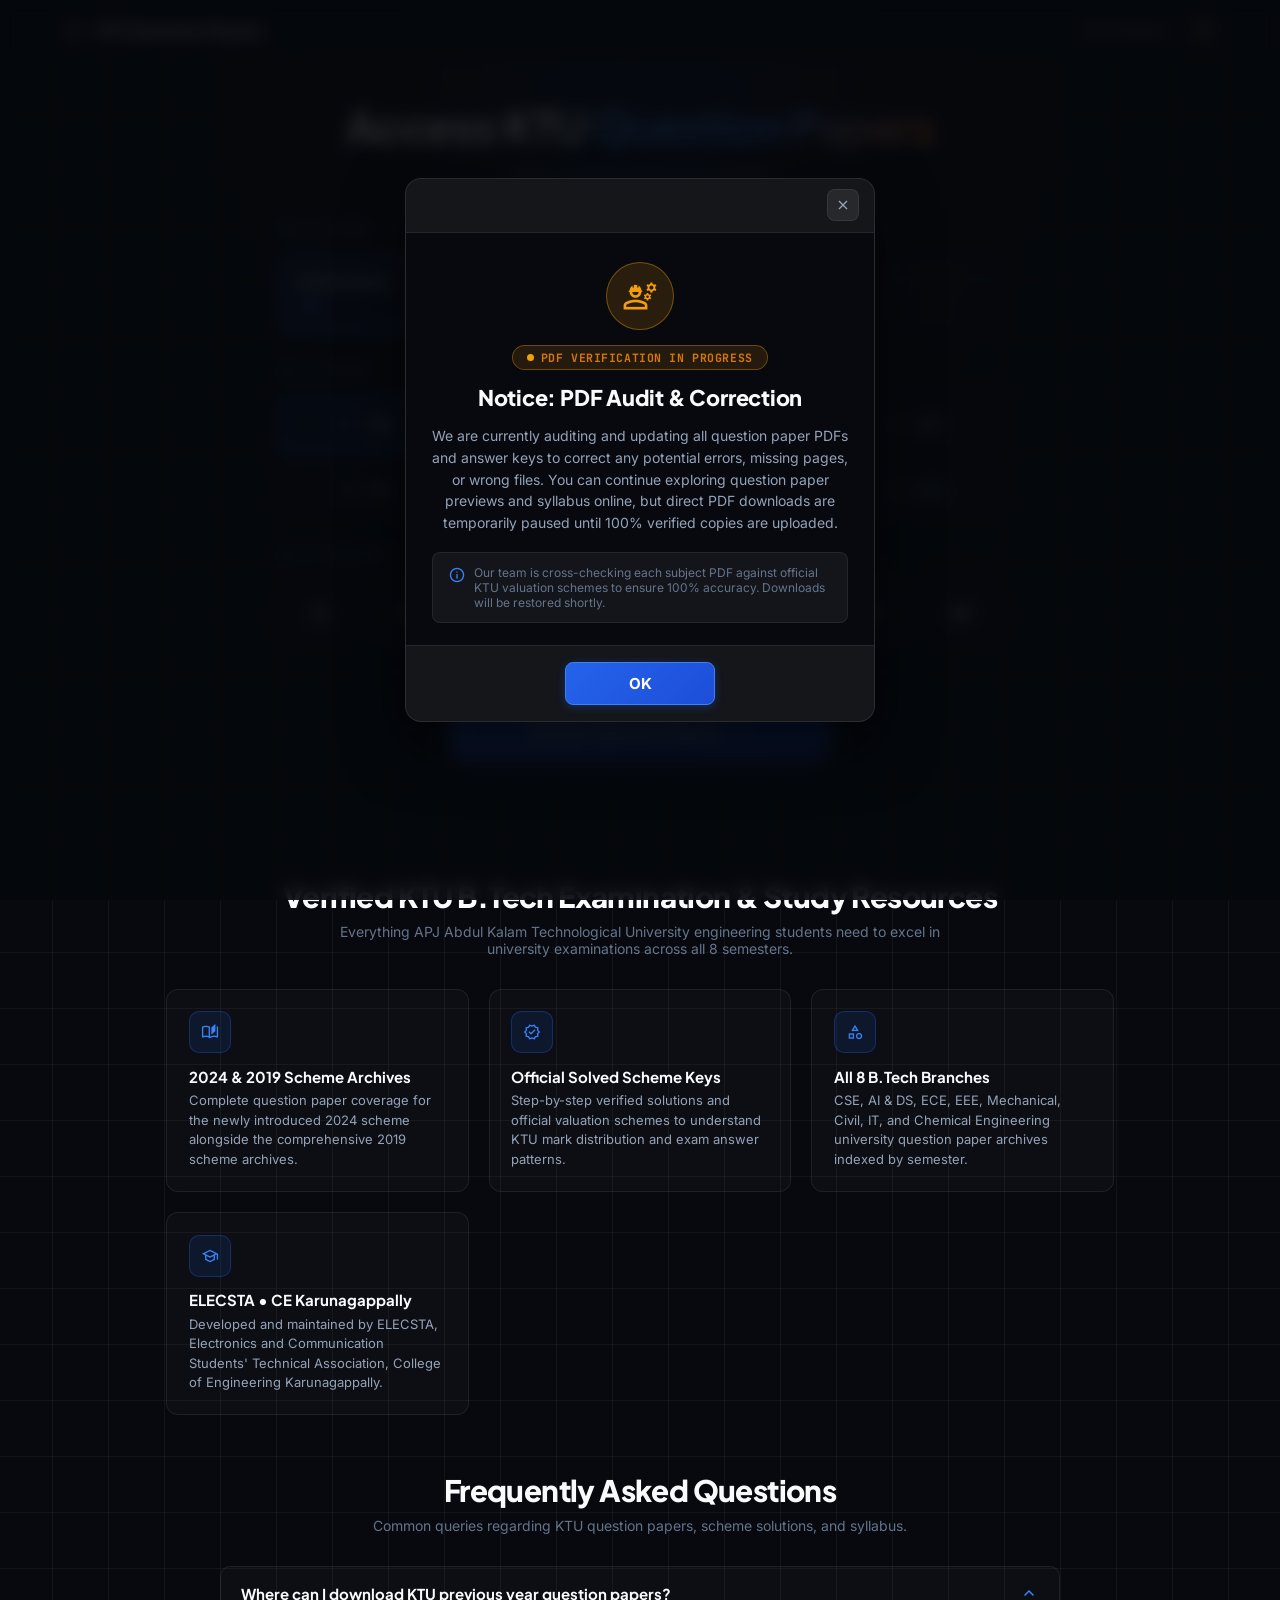
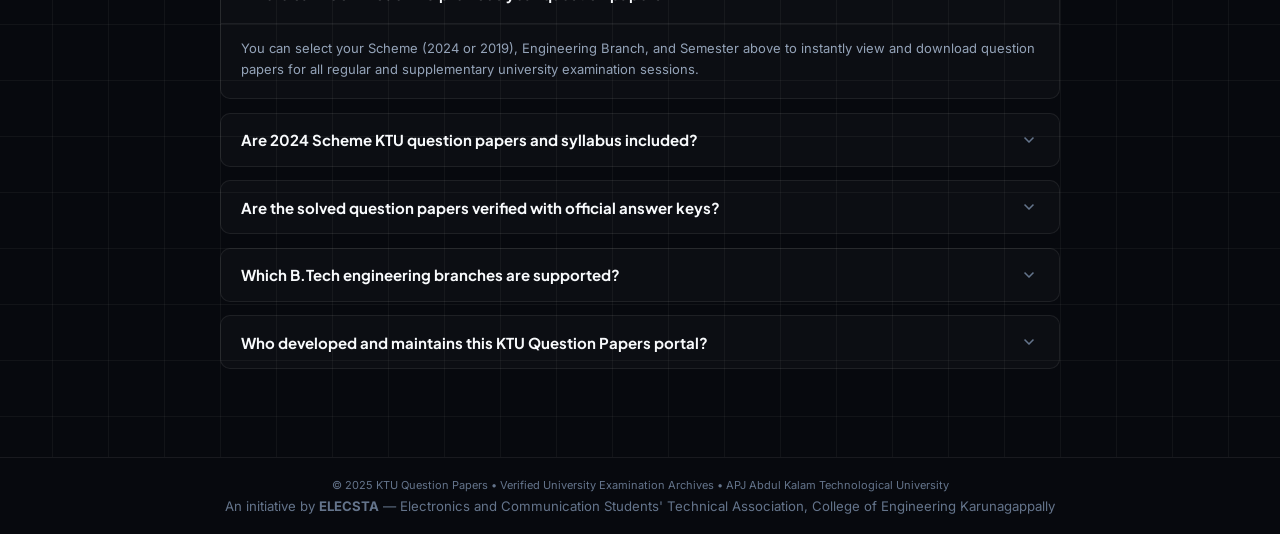
==== commit ac4e9633: "Update SEO features, FAQs, and footer credits to ELECSTA CEK" ====
--- a/index.html
+++ b/index.html
@@ -93,10 +93,10 @@
           },
           {
             "@type": "Question",
-            "name": "How does the built-in KTU SGPA and CGPA calculator work?",
-            "acceptedAnswer": {
-              "@type": "Answer",
-              "text": "The portal includes an authentic KTU grade calculator using the official formula SGPA = Σ(Ci × Gi) / ΣCi, allowing students to calculate semester GPA instantly."
+            "name": "Who developed and maintains this KTU Question Papers portal?",
+            "acceptedAnswer": {
+              "@type": "Answer",
+              "text": "This portal is an initiative developed and maintained by ELECSTA (Electronics and Communication Students' Technical Association), College of Engineering Karunagappally (CEK) to support KTU engineering students."
             }
           }
         ]
@@ -264,11 +264,11 @@
 
       <div class="seo-feature-card">
         <div class="seo-feature-icon">
-          <span class="material-symbols-outlined">calculate</span>
-        </div>
-        <h3 class="seo-feature-title">Official KTU GPA Calculator</h3>
+          <span class="material-symbols-outlined">school</span>
+        </div>
+        <h3 class="seo-feature-title">ELECSTA • CE Karunagappally</h3>
         <p class="seo-feature-desc">
-          Calculate your semester SGPA and cumulative CGPA using authentic university credit weights and grade points.
+          Developed and maintained by ELECSTA, Electronics and Communication Students' Technical Association, College of Engineering Karunagappally.
         </p>
       </div>
     </div>
@@ -322,11 +322,11 @@
 
       <details class="seo-faq-item">
         <summary class="seo-faq-question">
-          <span>How do I calculate KTU SGPA and CGPA?</span>
-          <span class="material-symbols-outlined seo-faq-icon">expand_more</span>
-        </summary>
-        <div class="seo-faq-answer">
-          You can use the built-in GPA calculator accessible via the "All Papers" page or keyboard shortcut (Ctrl+K). It implements the official KTU formula: <strong>SGPA = Σ(Ci × Gi) / ΣCi</strong>, where Ci represents course credits and Gi represents grade points.
+          <span>Who developed and maintains this KTU Question Papers portal?</span>
+          <span class="material-symbols-outlined seo-faq-icon">expand_more</span>
+        </summary>
+        <div class="seo-faq-answer">
+          This portal is an initiative developed and actively maintained by <strong>ELECSTA</strong> (Electronics and Communication Students' Technical Association), <strong>College of Engineering Karunagappally</strong> (CEK) to assist university engineering students across all branches.
         </div>
       </details>
     </div>
@@ -337,14 +337,15 @@
 
   <!-- Site Footer (Minimalist & Clean) -->
   <footer class="site-footer">
-    <div class="footer-content" style="justify-content: center; text-align: center;">
+    <div class="footer-content" style="justify-content: center; text-align: center; flex-direction: column; gap: 0.35rem;">
       <span>© 2025 KTU Question Papers • Verified University Examination Archives • APJ Abdul Kalam Technological University</span>
+      <span style="font-size: 0.825rem; color: var(--on-surface-muted);">An initiative by <strong>ELECSTA</strong> — Electronics and Communication Students' Technical Association, College of Engineering Karunagappally</span>
     </div>
   </footer>
 
   <!-- Scripts with Cache-Busting Parameters -->
-  <script src="js/data.js?v=20261123-7"></script>
-  <script src="js/app.js?v=20261123-7"></script>
+  <script src="js/data.js?v=20261123-8"></script>
+  <script src="js/app.js?v=20261123-8"></script>
   <script>
     document.addEventListener('DOMContentLoaded', () => {
       const launchBtn = document.getElementById('cta-launch-btn');
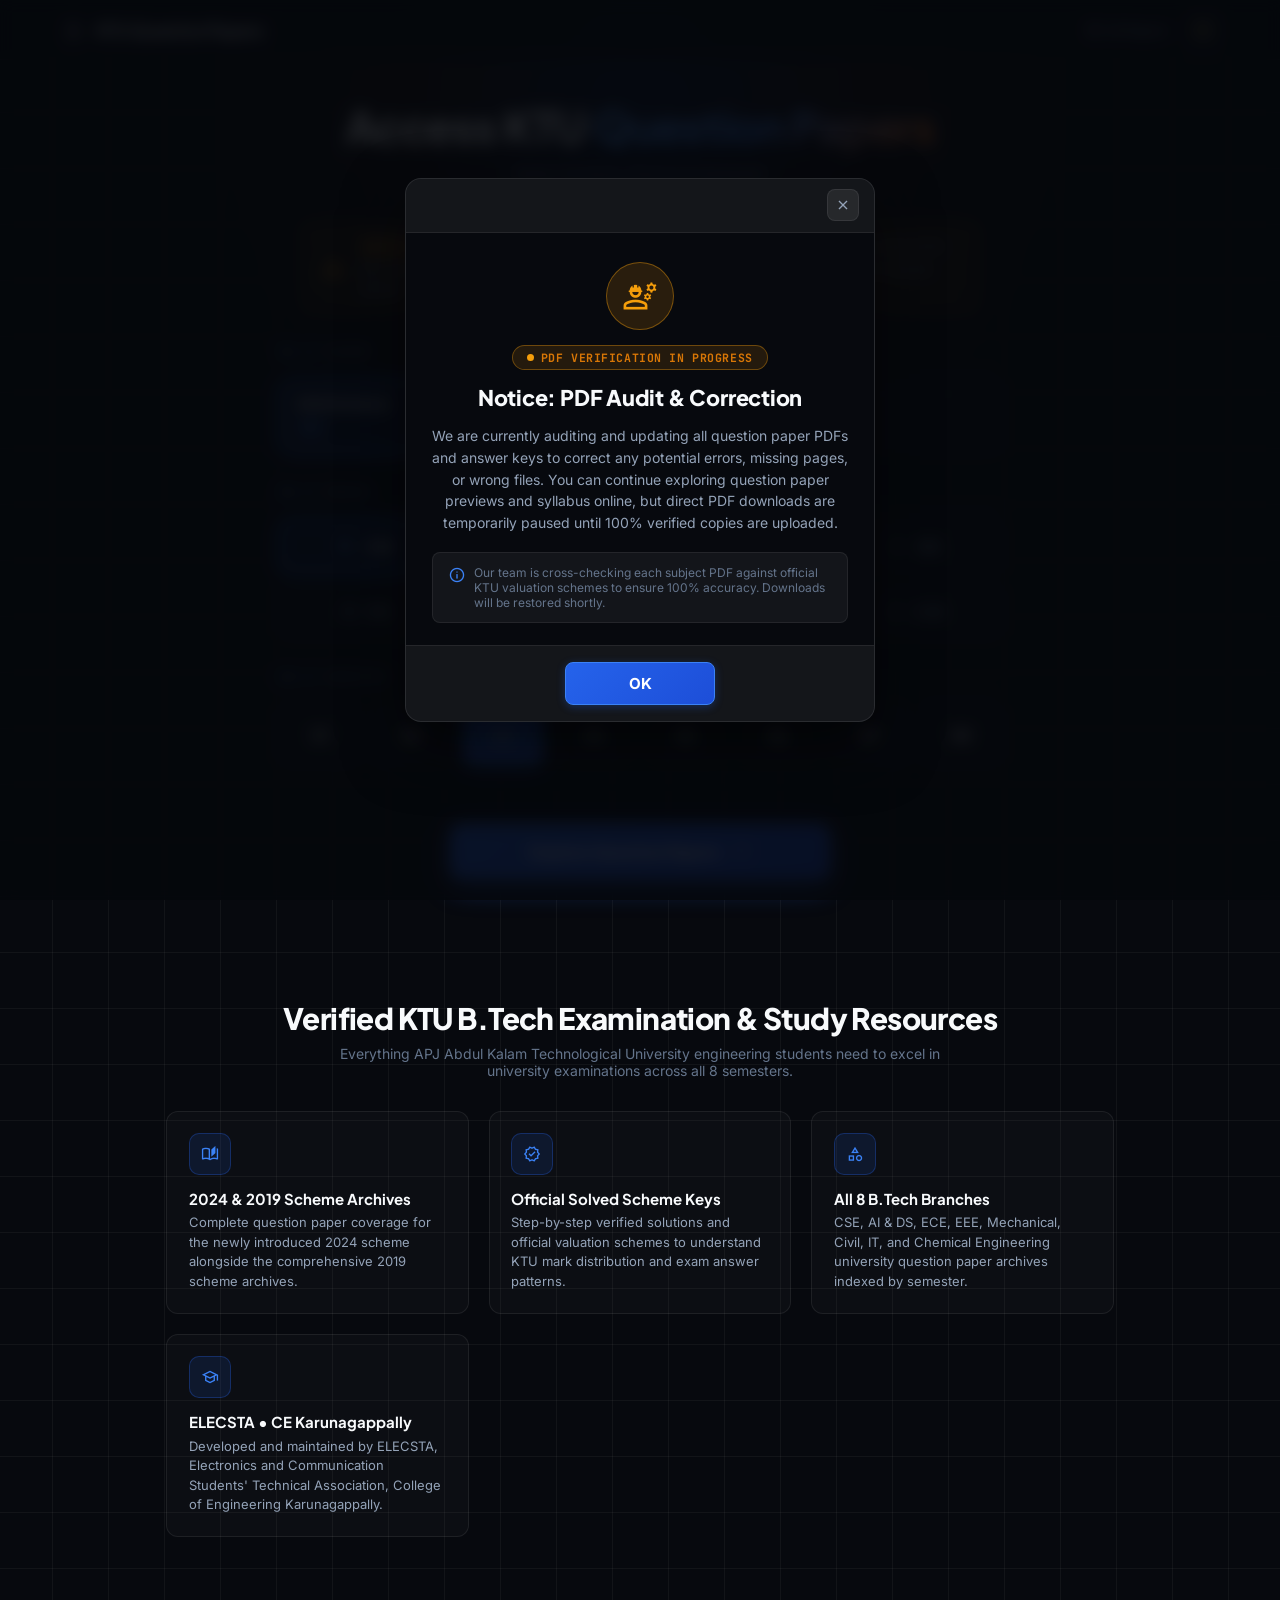
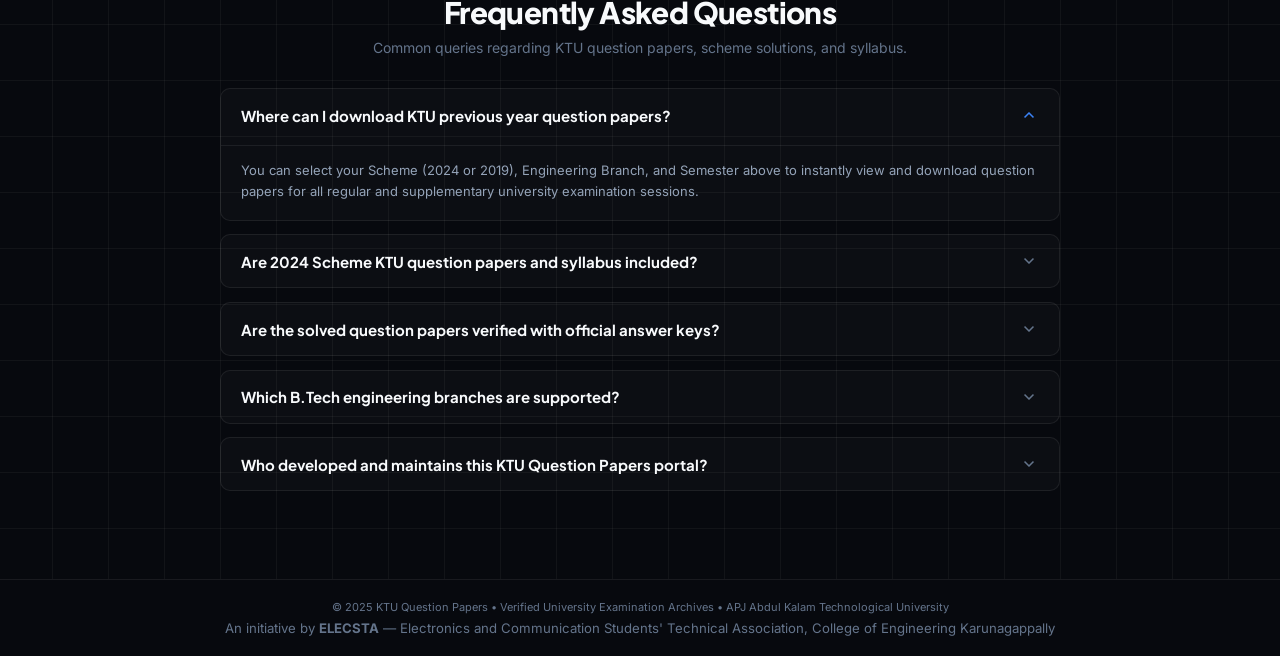
==== commit 3f8b554d: "Show maintenance warning only on index page with prominent notice banner" ====
--- a/index.html
+++ b/index.html
@@ -115,7 +115,7 @@
   <link href="https://fonts.googleapis.com/css2?family=Material+Symbols+Outlined:opsz,wght,FILL,GRAD@24,400,0,0" rel="stylesheet" />
 
   <!-- Architectural Stylesheet with Cache Busting -->
-  <link rel="stylesheet" href="css/style.css?v=20261123-6" />
+  <link rel="stylesheet" href="css/style.css?v=20261123-9" />
 
   <!-- Immediate Theme Initializer -->
   <script>
@@ -165,6 +165,15 @@
         <p class="flow-subtitle">
           Select Scheme, Branch & Semester
         </p>
+      </div>
+
+      <!-- Prominent System Warning Banner on Index Page -->
+      <div class="site-warning-banner">
+        <span class="material-symbols-outlined warning-icon">warning</span>
+        <div class="warning-text">
+          <span class="warning-badge">Notice</span>
+          All question paper PDFs are currently undergoing faculty audit &amp; correction to fix any inaccurate files. You can preview all papers online; direct PDF downloads will resume shortly.
+        </div>
       </div>
 
       <!-- Flow Selectors Wrapper (Spacious & Uncongested) -->
@@ -344,8 +353,8 @@
   </footer>
 
   <!-- Scripts with Cache-Busting Parameters -->
-  <script src="js/data.js?v=20261123-8"></script>
-  <script src="js/app.js?v=20261123-8"></script>
+  <script src="js/data.js?v=20261123-9"></script>
+  <script src="js/app.js?v=20261123-9"></script>
   <script>
     document.addEventListener('DOMContentLoaded', () => {
       const launchBtn = document.getElementById('cta-launch-btn');
--- a/css/style.css
+++ b/css/style.css
@@ -1935,3 +1935,54 @@
   margin-top: 0.25rem;
   padding-top: 0.85rem;
 }
+
+/* Prominent Index Warning Banner */
+.site-warning-banner {
+  max-width: 680px;
+  margin: 0 auto 1.85rem auto;
+  padding: 0.85rem 1.25rem;
+  background: rgba(245, 158, 11, 0.09);
+  border: 1px solid rgba(245, 158, 11, 0.35);
+  border-radius: 12px;
+  display: flex;
+  align-items: center;
+  gap: 0.85rem;
+  color: var(--on-surface);
+  text-align: left;
+  box-shadow: 0 4px 18px rgba(0, 0, 0, 0.1);
+  backdrop-filter: blur(8px);
+}
+
+.site-warning-banner .warning-icon {
+  font-size: 24px;
+  color: #f59e0b;
+  flex-shrink: 0;
+}
+
+.site-warning-banner .warning-text {
+  font-size: 0.84rem;
+  line-height: 1.5;
+  color: var(--on-surface-variant);
+}
+
+.site-warning-banner .warning-badge {
+  display: inline-block;
+  padding: 2px 7px;
+  border-radius: 4px;
+  background: rgba(245, 158, 11, 0.16);
+  border: 1px solid rgba(245, 158, 11, 0.4);
+  font-family: var(--font-mono);
+  font-size: 0.7rem;
+  font-weight: 700;
+  color: #d97706;
+  text-transform: uppercase;
+  margin-right: 0.45rem;
+  letter-spacing: 0.04em;
+}
+
+html.light .site-warning-banner {
+  background: rgba(245, 158, 11, 0.12);
+  border-color: rgba(217, 119, 6, 0.35);
+  box-shadow: 0 4px 18px rgba(217, 119, 6, 0.08);
+}
+
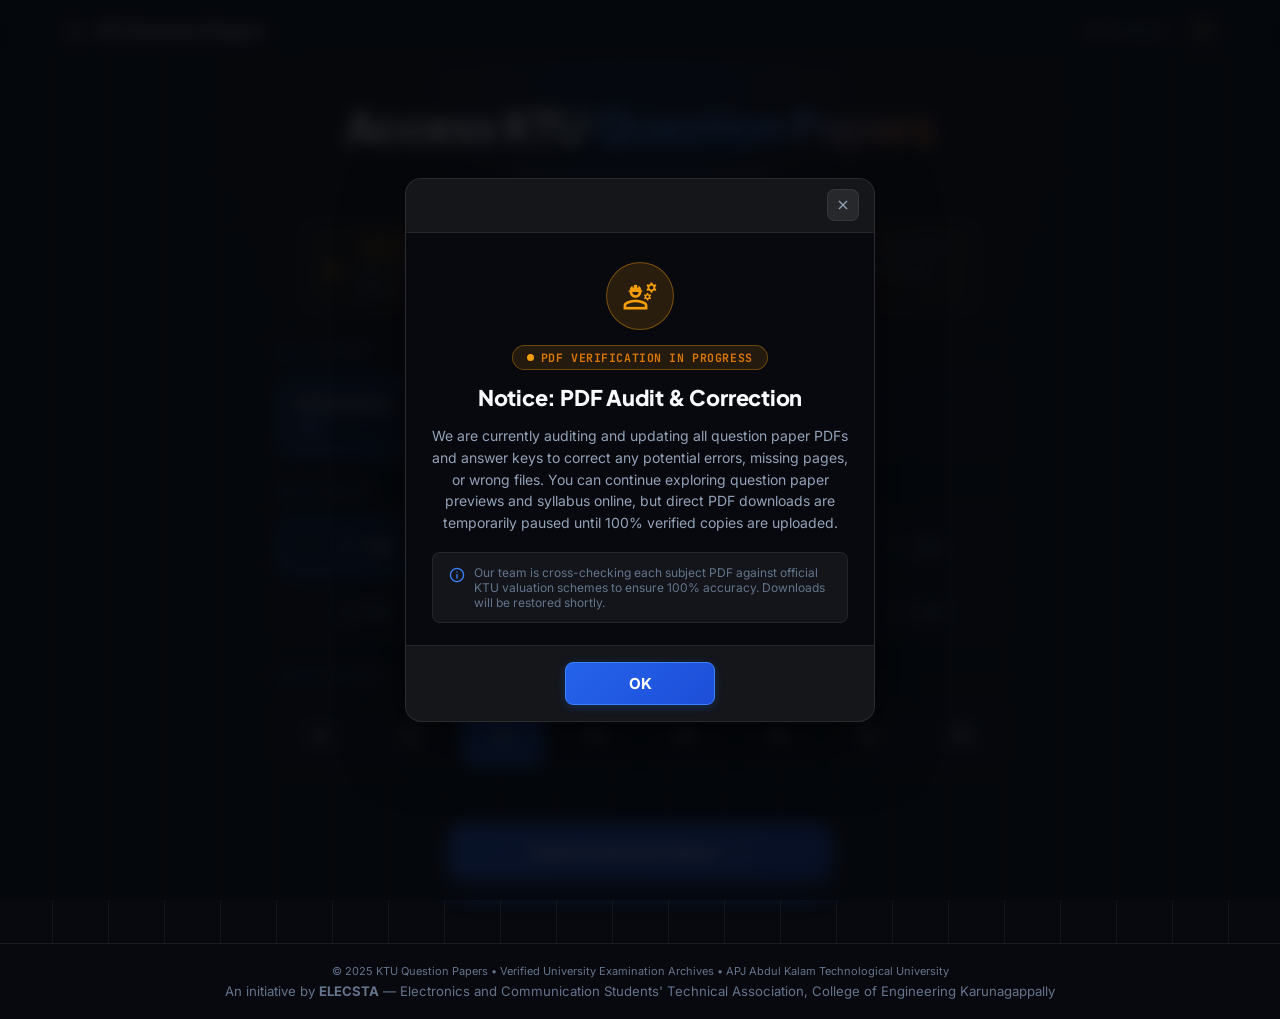
==== commit b660b480: "Remove features and FAQ section from index page for clean layout" ====
--- a/index.html
+++ b/index.html
@@ -231,116 +231,6 @@
     </div>
   </main>
 
-  <!-- SEO Knowledge Base & FAQ Section for Google Top Search Ranking -->
-  <section class="seo-info-container" id="curriculum-overview">
-    <div class="seo-section-header">
-      <h2 class="seo-section-title">Verified KTU B.Tech Examination & Study Resources</h2>
-      <p class="seo-section-subtitle">
-        Everything APJ Abdul Kalam Technological University engineering students need to excel in university examinations across all 8 semesters.
-      </p>
-    </div>
-
-    <div class="seo-features-grid">
-      <div class="seo-feature-card">
-        <div class="seo-feature-icon">
-          <span class="material-symbols-outlined">auto_stories</span>
-        </div>
-        <h3 class="seo-feature-title">2024 & 2019 Scheme Archives</h3>
-        <p class="seo-feature-desc">
-          Complete question paper coverage for the newly introduced 2024 scheme alongside the comprehensive 2019 scheme archives.
-        </p>
-      </div>
-
-      <div class="seo-feature-card">
-        <div class="seo-feature-icon">
-          <span class="material-symbols-outlined">verified</span>
-        </div>
-        <h3 class="seo-feature-title">Official Solved Scheme Keys</h3>
-        <p class="seo-feature-desc">
-          Step-by-step verified solutions and official valuation schemes to understand KTU mark distribution and exam answer patterns.
-        </p>
-      </div>
-
-      <div class="seo-feature-card">
-        <div class="seo-feature-icon">
-          <span class="material-symbols-outlined">category</span>
-        </div>
-        <h3 class="seo-feature-title">All 8 B.Tech Branches</h3>
-        <p class="seo-feature-desc">
-          CSE, AI & DS, ECE, EEE, Mechanical, Civil, IT, and Chemical Engineering university question paper archives indexed by semester.
-        </p>
-      </div>
-
-      <div class="seo-feature-card">
-        <div class="seo-feature-icon">
-          <span class="material-symbols-outlined">school</span>
-        </div>
-        <h3 class="seo-feature-title">ELECSTA • CE Karunagappally</h3>
-        <p class="seo-feature-desc">
-          Developed and maintained by ELECSTA, Electronics and Communication Students' Technical Association, College of Engineering Karunagappally.
-        </p>
-      </div>
-    </div>
-
-    <!-- Frequently Asked Questions (Google FAQ Rich Snippets) -->
-    <div class="seo-section-header">
-      <h2 class="seo-section-title">Frequently Asked Questions</h2>
-      <p class="seo-section-subtitle">Common queries regarding KTU question papers, scheme solutions, and syllabus.</p>
-    </div>
-
-    <div class="seo-faq-grid">
-      <details class="seo-faq-item" open>
-        <summary class="seo-faq-question">
-          <span>Where can I download KTU previous year question papers?</span>
-          <span class="material-symbols-outlined seo-faq-icon">expand_more</span>
-        </summary>
-        <div class="seo-faq-answer">
-          You can select your Scheme (2024 or 2019), Engineering Branch, and Semester above to instantly view and download question papers for all regular and supplementary university examination sessions.
-        </div>
-      </details>
-
-      <details class="seo-faq-item">
-        <summary class="seo-faq-question">
-          <span>Are 2024 Scheme KTU question papers and syllabus included?</span>
-          <span class="material-symbols-outlined seo-faq-icon">expand_more</span>
-        </summary>
-        <div class="seo-faq-answer">
-          Yes! We actively maintain and index the latest 2024 Scheme curriculum copies, module-wise syllabus, model question papers, and semester exam papers as released by APJ Abdul Kalam Technological University.
-        </div>
-      </details>
-
-      <details class="seo-faq-item">
-        <summary class="seo-faq-question">
-          <span>Are the solved question papers verified with official answer keys?</span>
-          <span class="material-symbols-outlined seo-faq-icon">expand_more</span>
-        </summary>
-        <div class="seo-faq-answer">
-          All solved question papers and scheme answer keys featured on the portal are verified against official KTU valuation schemes and prepared by experienced engineering faculty members.
-        </div>
-      </details>
-
-      <details class="seo-faq-item">
-        <summary class="seo-faq-question">
-          <span>Which B.Tech engineering branches are supported?</span>
-          <span class="material-symbols-outlined seo-faq-icon">expand_more</span>
-        </summary>
-        <div class="seo-faq-answer">
-          We provide comprehensive previous year question papers and official scheme solutions for Computer Science & Engineering (CSE), Artificial Intelligence & Data Science (AI & DS), Electronics & Communication (ECE), Electrical & Electronics (EEE), Mechanical Engineering (ME), Civil Engineering (CE), Information Technology (IT), and Chemical Engineering (CHE).
-        </div>
-      </details>
-
-      <details class="seo-faq-item">
-        <summary class="seo-faq-question">
-          <span>Who developed and maintains this KTU Question Papers portal?</span>
-          <span class="material-symbols-outlined seo-faq-icon">expand_more</span>
-        </summary>
-        <div class="seo-faq-answer">
-          This portal is an initiative developed and actively maintained by <strong>ELECSTA</strong> (Electronics and Communication Students' Technical Association), <strong>College of Engineering Karunagappally</strong> (CEK) to assist university engineering students across all branches.
-        </div>
-      </details>
-    </div>
-  </section>
-
   <!-- Toast Container -->
   <div class="toast-container" id="toast-container"></div>
 
@@ -353,8 +243,8 @@
   </footer>
 
   <!-- Scripts with Cache-Busting Parameters -->
-  <script src="js/data.js?v=20261123-9"></script>
-  <script src="js/app.js?v=20261123-9"></script>
+  <script src="js/data.js?v=20261123-10"></script>
+  <script src="js/app.js?v=20261123-10"></script>
   <script>
     document.addEventListener('DOMContentLoaded', () => {
       const launchBtn = document.getElementById('cta-launch-btn');
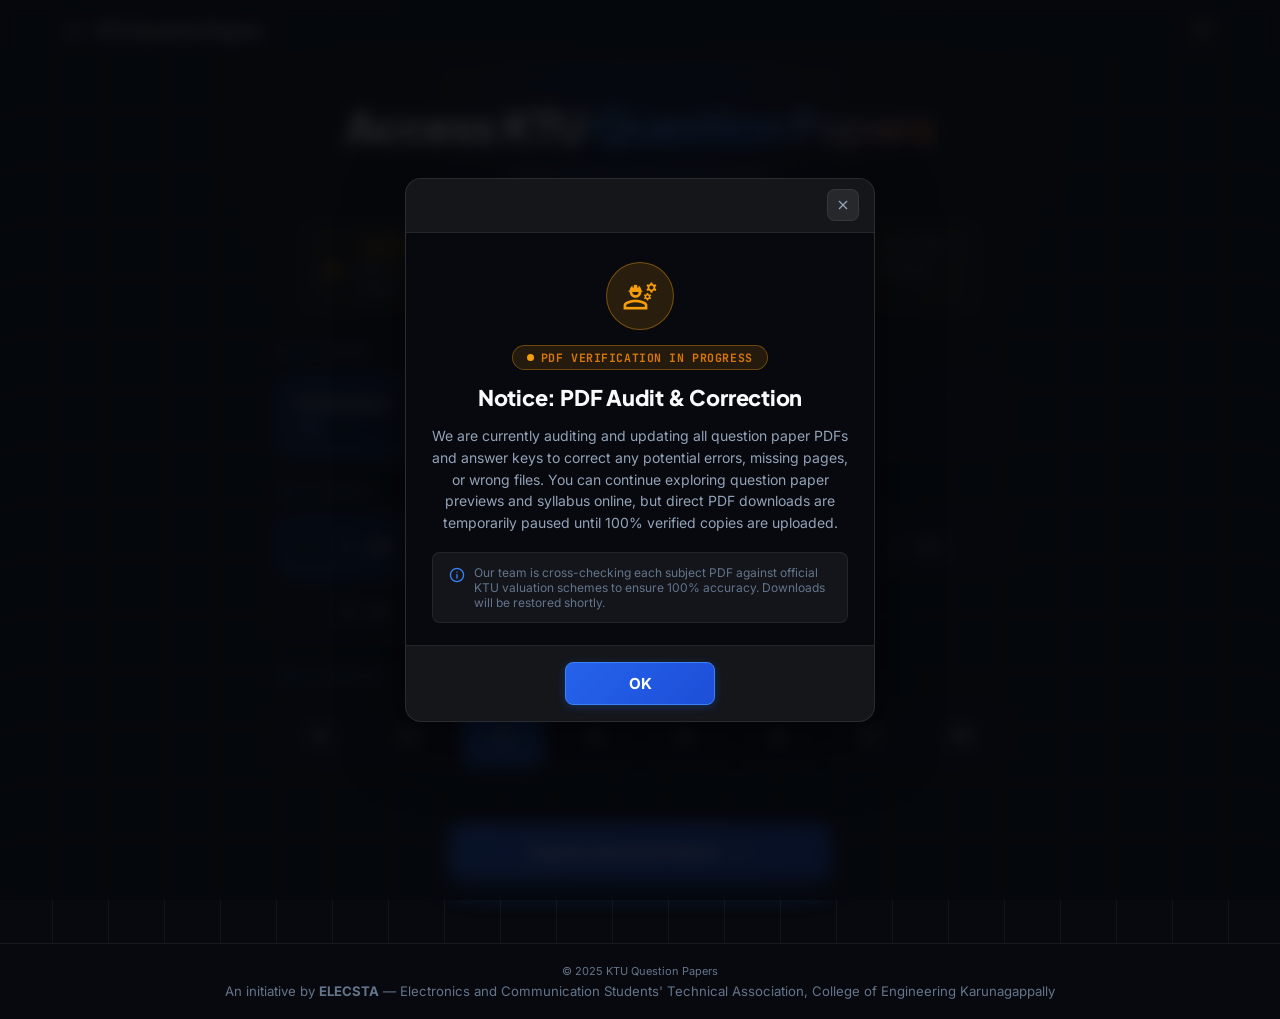
==== commit 7a3ea600: "Integrate Google Drive archives, adjust branches for 2019/2024, and optimize single explore action" ====
--- a/index.html
+++ b/index.html
@@ -4,7 +4,7 @@
   <meta charset="UTF-8" />
   <meta name="viewport" content="width=device-width, initial-scale=1.0, maximum-scale=1.0, user-scalable=no" />
   <title>KTU Question Papers PDF (2024 & 2019 Scheme) — APJ Abdul Kalam Technological University</title>
-  <meta name="description" content="Download KTU previous year question papers (PYQs), solved question paper keys, and model questions for APJ Abdul Kalam Technological University B.Tech students (2024 & 2019 scheme, S1-S8, CSE, ECE, EEE, ME, CE, AI & DS, IT)." />
+  <meta name="description" content="Download KTU previous year question papers (PYQs), solved question paper keys, and model questions for APJ Abdul Kalam Technological University B.Tech students (2024 & 2019 scheme, S1-S8, CSE, AI & DS, ECE, EEE, ME, CE)." />
   <meta name="keywords" content="KTU question papers, KTU previous year question papers, KTU PYQs, KTU 2024 scheme question papers, KTU 2019 scheme, KTU solved question papers, KTU answer key, KTU BTech papers, KTU S1 S2 S3 S4 S5 S6 S7 S8, KTU CSE question papers, APJ Abdul Kalam Technological University question bank" />
   <meta name="robots" content="index, follow, max-snippet:-1, max-image-preview:large, max-video-preview:-1" />
   <meta name="googlebot" content="index, follow, max-snippet:-1, max-image-preview:large, max-video-preview:-1" />
@@ -88,7 +88,7 @@
             "name": "Which KTU engineering branches are supported?",
             "acceptedAnswer": {
               "@type": "Answer",
-              "text": "We support Computer Science & Engineering (CSE), Artificial Intelligence & Data Science (AI & DS), Electronics & Communication (ECE), Electrical & Electronics (EEE), Mechanical Engineering (ME), Civil Engineering (CE), Information Technology (IT), and Chemical Engineering (CHE)."
+              "text": "We support Computer Science & Engineering (CSE), Artificial Intelligence & Data Science (AI & DS - 2024 Scheme), Electronics & Communication (ECE), Electrical & Electronics (EEE), Mechanical Engineering (ME), and Civil Engineering (CE)."
             }
           },
           {
@@ -115,7 +115,7 @@
   <link href="https://fonts.googleapis.com/css2?family=Material+Symbols+Outlined:opsz,wght,FILL,GRAD@24,400,0,0" rel="stylesheet" />
 
   <!-- Architectural Stylesheet with Cache Busting -->
-  <link rel="stylesheet" href="css/style.css?v=20261123-9" />
+  <link rel="stylesheet" href="css/style.css?v=20261124-5" />
 
   <!-- Immediate Theme Initializer -->
   <script>
@@ -141,10 +141,12 @@
 
       <!-- Minimalist Navigation Link + Theme Toggle -->
       <nav class="nav-links">
+        <!-- Temporarily hidden: All Papers repository direct link
         <a href="papers.html" class="nav-item">
           <span class="material-symbols-outlined" style="font-size: 16px;">article</span>
           <span class="nav-item-text">All Papers</span>
         </a>
+        -->
 
         <!-- Light / Dark Theme Switcher -->
         <button class="theme-toggle-btn" id="theme-toggle" type="button" title="Switch theme" aria-label="Toggle Theme">
@@ -220,7 +222,7 @@
           </div>
         </div>
 
-        <!-- Action Center -->
+        <!-- Action Center (Single Clean Explore Button with Integrated Drive) -->
         <div class="flow-action-center">
           <button class="btn-launch-glow" id="cta-launch-btn" type="button">
             <span>Explore Question Papers</span>
@@ -237,14 +239,14 @@
   <!-- Site Footer (Minimalist & Clean) -->
   <footer class="site-footer">
     <div class="footer-content" style="justify-content: center; text-align: center; flex-direction: column; gap: 0.35rem;">
-      <span>© 2025 KTU Question Papers • Verified University Examination Archives • APJ Abdul Kalam Technological University</span>
+      <span>© 2025 KTU Question Papers</span>
       <span style="font-size: 0.825rem; color: var(--on-surface-muted);">An initiative by <strong>ELECSTA</strong> — Electronics and Communication Students' Technical Association, College of Engineering Karunagappally</span>
     </div>
   </footer>
 
   <!-- Scripts with Cache-Busting Parameters -->
-  <script src="js/data.js?v=20261123-10"></script>
-  <script src="js/app.js?v=20261123-10"></script>
+  <script src="js/data.js?v=20261124-5"></script>
+  <script src="js/app.js?v=20261124-5"></script>
   <script>
     document.addEventListener('DOMContentLoaded', () => {
       const launchBtn = document.getElementById('cta-launch-btn');
@@ -252,6 +254,12 @@
         launchBtn.addEventListener('click', () => {
           const app = window.ktuApp;
           if (app) {
+            const folderId = app.getDriveFolderId(app.state.scheme, app.state.branch);
+            if (folderId) {
+              // Direct browser view (embeddedfolderview ensures browser opens instead of Google Drive mobile app)
+              window.open(app.getDriveBrowserUrl(folderId), '_blank', 'noopener,noreferrer');
+              return;
+            }
             window.location.href = `papers.html?scheme=${app.state.scheme}&branch=${app.state.branch}&sem=${app.state.sem}`;
           } else {
             window.location.href = 'papers.html';
--- a/css/style.css
+++ b/css/style.css
@@ -1986,3 +1986,144 @@
   box-shadow: 0 4px 18px rgba(217, 119, 6, 0.08);
 }
 
+/* Google Drive Archive Banner in Repository */
+.repo-drive-banner {
+  display: flex;
+  align-items: center;
+  justify-content: space-between;
+  gap: 1.25rem;
+  padding: 1.1rem 1.4rem;
+  margin-bottom: 1.75rem;
+  border-radius: 14px;
+  background: linear-gradient(135deg, rgba(37, 99, 235, 0.08) 0%, rgba(59, 130, 246, 0.04) 100%);
+  border: 1px solid rgba(59, 130, 246, 0.28);
+  box-shadow: 0 4px 20px rgba(0, 0, 0, 0.12);
+  backdrop-filter: blur(8px);
+}
+
+.drive-banner-left {
+  display: flex;
+  align-items: center;
+  gap: 1rem;
+}
+
+.drive-icon-badge {
+  width: 44px;
+  height: 44px;
+  border-radius: 10px;
+  background: rgba(37, 99, 235, 0.15);
+  border: 1px solid rgba(59, 130, 246, 0.35);
+  display: flex;
+  align-items: center;
+  justify-content: center;
+  color: #3b82f6;
+  flex-shrink: 0;
+}
+
+.drive-banner-title {
+  display: flex;
+  align-items: center;
+  gap: 0.5rem;
+  font-family: var(--font-headline);
+  font-size: 1rem;
+  font-weight: 700;
+  color: var(--on-surface);
+}
+
+.drive-status-dot {
+  width: 7px;
+  height: 7px;
+  border-radius: 50%;
+  background: #22c55e;
+  box-shadow: 0 0 8px #22c55e;
+  display: inline-block;
+}
+
+.drive-status-label {
+  font-family: var(--font-mono);
+  font-size: 0.7rem;
+  font-weight: 700;
+  color: #22c55e;
+  text-transform: uppercase;
+  letter-spacing: 0.04em;
+}
+
+.drive-banner-sub {
+  font-size: 0.825rem;
+  color: var(--on-surface-variant);
+  margin-top: 2px;
+  line-height: 1.4;
+}
+
+.drive-banner-actions {
+  display: flex;
+  align-items: center;
+  gap: 0.65rem;
+  flex-shrink: 0;
+}
+
+.drive-btn-browser {
+  padding: 0.6rem 1.15rem;
+  font-size: 0.825rem;
+  font-weight: 600;
+  border-radius: 8px;
+  display: inline-flex;
+  align-items: center;
+  gap: 0.4rem;
+  background: var(--primary);
+  color: #ffffff;
+  text-decoration: none;
+  transition: all 0.2s ease;
+}
+
+.drive-btn-browser:hover {
+  filter: brightness(1.1);
+  transform: translateY(-1px);
+}
+
+@media (max-width: 768px) {
+  .repo-drive-banner {
+    flex-direction: column;
+    align-items: flex-start;
+    padding: 1rem 1.1rem;
+    gap: 0.9rem;
+  }
+  .drive-banner-actions {
+    width: 100%;
+  }
+  .drive-btn-browser {
+    width: 100%;
+    justify-content: center;
+  }
+}
+
+html.light .repo-drive-banner {
+  background: linear-gradient(135deg, rgba(37, 99, 235, 0.08) 0%, rgba(59, 130, 246, 0.03) 100%);
+  border-color: rgba(37, 99, 235, 0.25);
+  box-shadow: 0 4px 20px rgba(37, 99, 235, 0.06);
+}
+
+/* Landing Page Quicklink Pill */
+.landing-drive-pill {
+  display: inline-flex;
+  align-items: center;
+  gap: 0.45rem;
+  margin-top: 0.85rem;
+  padding: 0.45rem 1rem;
+  border-radius: 999px;
+  background: rgba(34, 197, 94, 0.09);
+  border: 1px solid rgba(34, 197, 94, 0.3);
+  color: var(--on-surface);
+  font-size: 0.8rem;
+  font-weight: 600;
+  text-decoration: none;
+  transition: all 0.2s ease;
+}
+
+.landing-drive-pill:hover {
+  background: rgba(34, 197, 94, 0.16);
+  border-color: rgba(34, 197, 94, 0.5);
+  transform: translateY(-1px);
+}
+
+
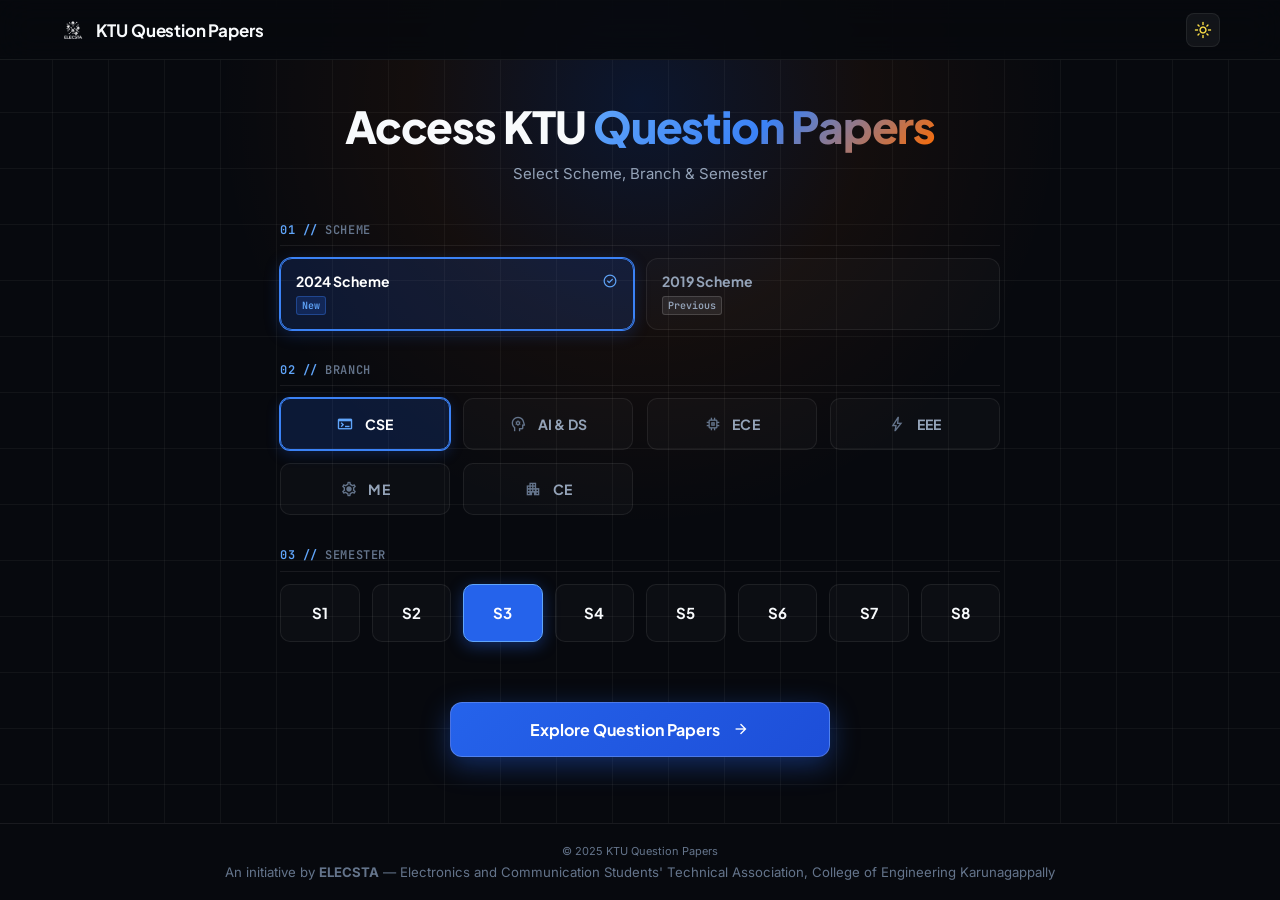
==== commit dcf865c2: "Remove all startup and inline warning banners" ====
--- a/index.html
+++ b/index.html
@@ -3,9 +3,9 @@
 <head>
   <meta charset="UTF-8" />
   <meta name="viewport" content="width=device-width, initial-scale=1.0, maximum-scale=1.0, user-scalable=no" />
-  <title>KTU Question Papers PDF (2024 & 2019 Scheme) — APJ Abdul Kalam Technological University</title>
-  <meta name="description" content="Download KTU previous year question papers (PYQs), solved question paper keys, and model questions for APJ Abdul Kalam Technological University B.Tech students (2024 & 2019 scheme, S1-S8, CSE, AI & DS, ECE, EEE, ME, CE)." />
-  <meta name="keywords" content="KTU question papers, KTU previous year question papers, KTU PYQs, KTU 2024 scheme question papers, KTU 2019 scheme, KTU solved question papers, KTU answer key, KTU BTech papers, KTU S1 S2 S3 S4 S5 S6 S7 S8, KTU CSE question papers, APJ Abdul Kalam Technological University question bank" />
+  <title>KTU Question Papers PDF (2024 & 2019 Scheme)</title>
+  <meta name="description" content="Download KTU previous year question papers (PYQs), solved question paper keys, and model questions for KTU B.Tech students (2024 & 2019 scheme, S1-S8, CSE, AI & DS, ECE, EEE, ME, CE)." />
+  <meta name="keywords" content="KTU question papers, KTU previous year question papers, KTU PYQs, KTU 2024 scheme question papers, KTU 2019 scheme, KTU solved question papers, KTU answer key, KTU BTech papers, KTU S1 S2 S3 S4 S5 S6 S7 S8, KTU CSE question papers, KTU question bank" />
   <meta name="robots" content="index, follow, max-snippet:-1, max-image-preview:large, max-video-preview:-1" />
   <meta name="googlebot" content="index, follow, max-snippet:-1, max-image-preview:large, max-video-preview:-1" />
   <meta name="author" content="KTU Question Papers Portal" />
@@ -41,7 +41,7 @@
         "@id": "https://ktunotes.in/#website",
         "url": "https://ktunotes.in/",
         "name": "KTU Question Papers Portal",
-        "description": "APJ Abdul Kalam Technological University B.Tech Previous Year Question Papers and Solved Keys Repository",
+        "description": "KTU B.Tech Previous Year Question Papers and Solved Keys Repository",
         "potentialAction": {
           "@type": "SearchAction",
           "target": "https://ktunotes.in/papers.html?search={search_term_string}",
@@ -51,7 +51,7 @@
       {
         "@type": "EducationalOrganization",
         "@id": "https://ktunotes.in/#organization",
-        "name": "APJ Abdul Kalam Technological University B.Tech Question Papers Archive",
+        "name": "KTU B.Tech Question Papers Archive",
         "url": "https://ktunotes.in/",
         "logo": "logo.png",
         "description": "Academic repository providing verified previous year question papers and solved answer keys for KTU B.Tech students."
@@ -115,7 +115,7 @@
   <link href="https://fonts.googleapis.com/css2?family=Material+Symbols+Outlined:opsz,wght,FILL,GRAD@24,400,0,0" rel="stylesheet" />
 
   <!-- Architectural Stylesheet with Cache Busting -->
-  <link rel="stylesheet" href="css/style.css?v=20261124-5" />
+  <link rel="stylesheet" href="css/style.css?v=20261124-8" />
 
   <!-- Immediate Theme Initializer -->
   <script>
@@ -133,7 +133,7 @@
     <div class="nav-wrapper">
       <!-- Brand Logo (Clean, no 2024-25 tag on top) -->
       <a href="index.html" class="brand-link">
-        <img src="logo.png" alt="KTU Question Papers — APJ Abdul Kalam Technological University" class="brand-logo-img" onerror="this.onerror=null;this.src='https://lh3.googleusercontent.com/aida/[base64]'" />
+        <img src="logo.png" alt="KTU Question Papers" class="brand-logo-img" onerror="this.onerror=null;this.src='https://lh3.googleusercontent.com/aida/[base64]'" />
         <div class="brand-title">
           <span>KTU Question Papers</span>
         </div>
@@ -167,15 +167,6 @@
         <p class="flow-subtitle">
           Select Scheme, Branch & Semester
         </p>
-      </div>
-
-      <!-- Prominent System Warning Banner on Index Page -->
-      <div class="site-warning-banner">
-        <span class="material-symbols-outlined warning-icon">warning</span>
-        <div class="warning-text">
-          <span class="warning-badge">Notice</span>
-          All question paper PDFs are currently undergoing faculty audit &amp; correction to fix any inaccurate files. You can preview all papers online; direct PDF downloads will resume shortly.
-        </div>
       </div>
 
       <!-- Flow Selectors Wrapper (Spacious & Uncongested) -->
@@ -245,8 +236,8 @@
   </footer>
 
   <!-- Scripts with Cache-Busting Parameters -->
-  <script src="js/data.js?v=20261124-5"></script>
-  <script src="js/app.js?v=20261124-5"></script>
+  <script src="js/data.js?v=20261124-8"></script>
+  <script src="js/app.js?v=20261124-8"></script>
   <script>
     document.addEventListener('DOMContentLoaded', () => {
       const launchBtn = document.getElementById('cta-launch-btn');
--- a/css/style.css
+++ b/css/style.css
@@ -1936,56 +1936,6 @@
   padding-top: 0.85rem;
 }
 
-/* Prominent Index Warning Banner */
-.site-warning-banner {
-  max-width: 680px;
-  margin: 0 auto 1.85rem auto;
-  padding: 0.85rem 1.25rem;
-  background: rgba(245, 158, 11, 0.09);
-  border: 1px solid rgba(245, 158, 11, 0.35);
-  border-radius: 12px;
-  display: flex;
-  align-items: center;
-  gap: 0.85rem;
-  color: var(--on-surface);
-  text-align: left;
-  box-shadow: 0 4px 18px rgba(0, 0, 0, 0.1);
-  backdrop-filter: blur(8px);
-}
-
-.site-warning-banner .warning-icon {
-  font-size: 24px;
-  color: #f59e0b;
-  flex-shrink: 0;
-}
-
-.site-warning-banner .warning-text {
-  font-size: 0.84rem;
-  line-height: 1.5;
-  color: var(--on-surface-variant);
-}
-
-.site-warning-banner .warning-badge {
-  display: inline-block;
-  padding: 2px 7px;
-  border-radius: 4px;
-  background: rgba(245, 158, 11, 0.16);
-  border: 1px solid rgba(245, 158, 11, 0.4);
-  font-family: var(--font-mono);
-  font-size: 0.7rem;
-  font-weight: 700;
-  color: #d97706;
-  text-transform: uppercase;
-  margin-right: 0.45rem;
-  letter-spacing: 0.04em;
-}
-
-html.light .site-warning-banner {
-  background: rgba(245, 158, 11, 0.12);
-  border-color: rgba(217, 119, 6, 0.35);
-  box-shadow: 0 4px 18px rgba(217, 119, 6, 0.08);
-}
-
 /* Google Drive Archive Banner in Repository */
 .repo-drive-banner {
   display: flex;
